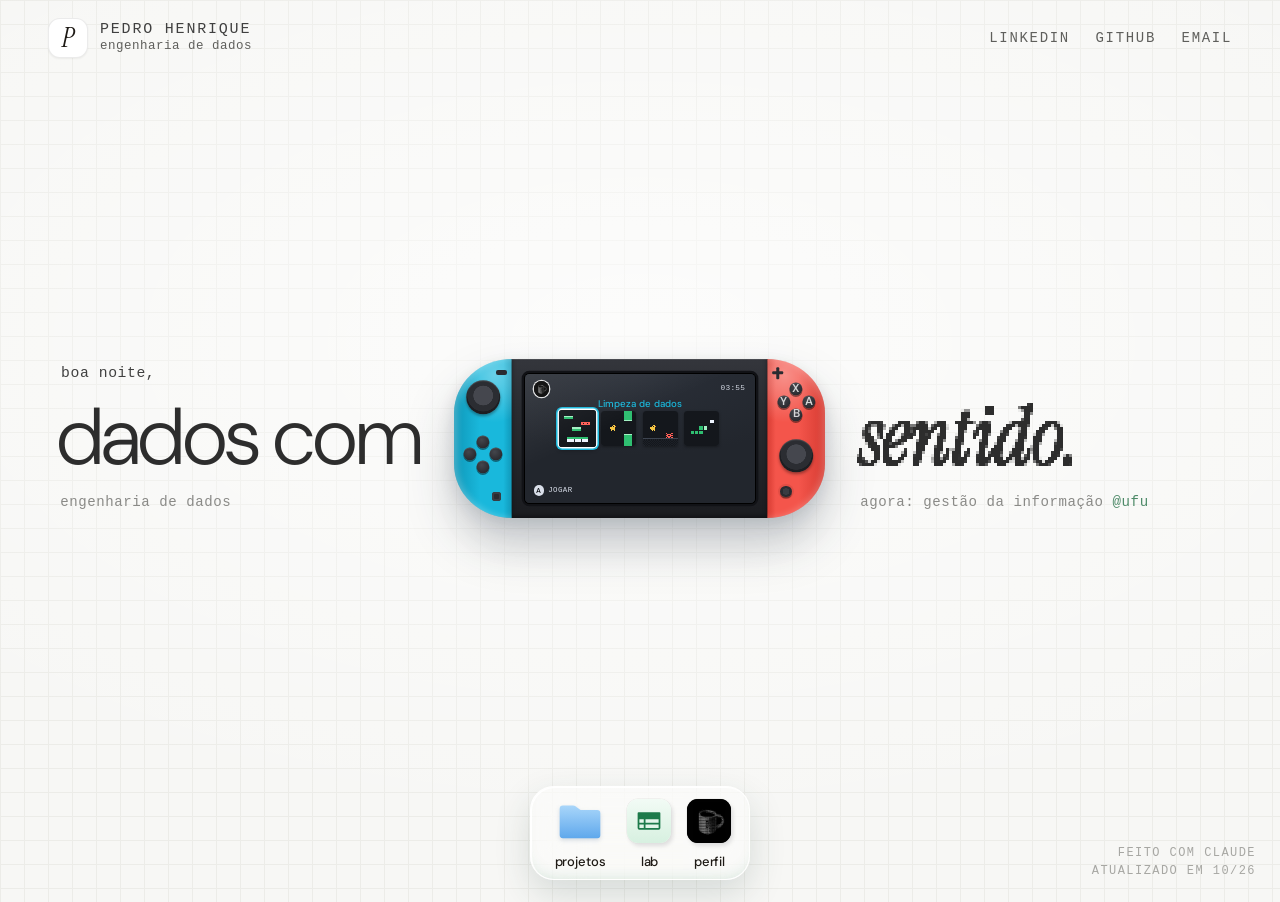
==== portfolio-site-v2/index.html @ 0088abfe "Adiciona menu de jogos ao console da versão 2 A tela do console abre num menu no estilo da tela inic" ====
<!doctype html>
<html lang="pt-BR">
<head>
  <meta charset="utf-8">
  <meta name="viewport" content="width=device-width, initial-scale=1, viewport-fit=cover">
  <title>Pedro Henrique | Engenharia de Dados</title>
  <meta name="description" content="Pedro Henrique, estudante de Gestão da Informação na UFU. Pipelines ETL, bancos de dados e dashboards.">
  <meta name="theme-color" content="#f7f7f5">
  <meta property="og:type" content="website">
  <meta property="og:title" content="Pedro Henrique | Engenharia de Dados">
  <meta property="og:description" content="Pipelines ETL, bancos de dados e dashboards. Estudante de Gestão da Informação na UFU.">
  <link rel="icon" href="favicon.svg" type="image/svg+xml">
  <link rel="preload" href="assets/fonts/dm-sans-300-600.woff2" as="font" type="font/woff2" crossorigin>
  <link rel="stylesheet" href="assets/css/style.css">
  <script>document.documentElement.classList.add("js");</script>
  <script src="assets/js/icons.js" defer></script>
  <script src="assets/js/data.js" defer></script>
  <script src="assets/js/main.js" defer></script>
</head>
<body>
  <!-- Filtro que "pixeliza" os títulos em serifa (mesma técnica do site de referência). -->
  <svg class="defs" width="0" height="0" aria-hidden="true" focusable="false">
    <filter id="pixelate" x="0" y="0" width="100%" height="100%" color-interpolation-filters="sRGB">
      <feMorphology in="SourceGraphic" operator="dilate" radius="0.6" result="fat"/>
      <feFlood x="1" y="1" width="1" height="1"/>
      <feComposite width="3" height="3"/>
      <feTile result="dots"/>
      <feComposite in="fat" in2="dots" operator="in"/>
      <feMorphology operator="dilate" radius="1"/>
    </filter>
    <filter id="pixelate-sm" x="0" y="0" width="100%" height="100%" color-interpolation-filters="sRGB">
      <feMorphology in="SourceGraphic" operator="dilate" radius="0.45" result="fat"/>
      <feFlood x="1" y="1" width="1" height="1"/>
      <feComposite width="2" height="2"/>
      <feTile result="dots"/>
      <feComposite in="fat" in2="dots" operator="in"/>
      <feMorphology operator="dilate" radius="0.7"/>
    </filter>
  </svg>

  <a class="skip" href="#painel">Pular para o conteúdo</a>

  <header class="top-nav">
    <a class="nav-left" href="#" data-go="inicio" aria-label="Pedro Henrique, voltar ao início">
      <span class="nav-logo" aria-hidden="true">P</span>
      <span class="nav-identity">
        <span class="nav-name" data-name>Pedro Henrique</span>
        <span class="nav-role" data-role>engenharia de dados</span>
      </span>
    </a>
    <nav class="nav-right" aria-label="Contato" data-nav-links></nav>
  </header>

  <main class="main" id="painel">
    <!-- Início -->
    <section class="panel" id="panel-inicio" data-panel="inicio" aria-label="Início">
      <div class="poster">
        <div class="poster-side poster-left">
          <p class="poster-hello" data-greeting>olá,</p>
          <p class="poster-big poster-big--sans" data-poster-left>dados com</p>
          <p class="poster-sub" data-poster-sub-left>engenharia de dados</p>
        </div>

        <div class="toy" data-toy>
          <div class="toy-float">
            <div class="console" data-console>
              <div class="joycon joycon--left" role="group" aria-label="Controle esquerdo">
                <button class="jc-btn jc-minus" type="button" data-btn="minus" aria-label="Botão menos: voltar ao menu"></button>
                <span class="jc-stick jc-stick--left" aria-hidden="true"></span>
                <div class="jc-pad">
                  <button class="jc-round jc-n" type="button" data-btn="up" aria-label="Direcional para cima"></button>
                  <button class="jc-round jc-w" type="button" data-btn="left" aria-label="Direcional para a esquerda"></button>
                  <button class="jc-round jc-e" type="button" data-btn="right" aria-label="Direcional para a direita"></button>
                  <button class="jc-round jc-s" type="button" data-btn="down" aria-label="Direcional para baixo"></button>
                </div>
                <span class="jc-capture" aria-hidden="true"></span>
              </div>

              <div class="console-body">
                <div class="console-screen" data-screen-wrap>
                  <canvas width="96" height="54" data-screen aria-hidden="true"></canvas>
                  <div class="scr-menu" data-menu>
                    <div class="scr-top">
                      <span class="scr-user"><img src="assets/img/avatar.webp" alt="" width="40" height="40"></span>
                      <span class="scr-clock" data-scr-clock>--:--</span>
                    </div>
                    <p class="scr-name" data-menu-name></p>
                    <div class="scr-tiles" role="group" aria-label="Escolha um jogo" data-tiles></div>
                    <p class="scr-hint"><span class="btn-glyph" aria-hidden="true">A</span>jogar<span class="scr-best" data-menu-best></span></p>
                  </div>
                  <div class="scr-hud" data-hud hidden>
                    <span data-hud-name></span>
                    <span data-hud-score></span>
                  </div>
                  <div class="scr-card" data-card hidden aria-live="polite">
                    <p class="scr-card-title" data-card-title></p>
                    <p class="scr-card-text" data-card-text></p>
                    <p class="scr-card-hint" data-card-hint></p>
                  </div>
                </div>
              </div>

              <div class="joycon joycon--right" role="group" aria-label="Controle direito">
                <button class="jc-btn jc-plus" type="button" data-btn="plus" aria-label="Botão mais: jogar"></button>
                <div class="jc-pad">
                  <button class="jc-round jc-n" type="button" data-btn="x" aria-label="Botão X"><span aria-hidden="true">X</span></button>
                  <button class="jc-round jc-w" type="button" data-btn="y" aria-label="Botão Y"><span aria-hidden="true">Y</span></button>
                  <button class="jc-round jc-e" type="button" data-btn="a" aria-label="Botão A: jogar ou pular"><span aria-hidden="true">A</span></button>
                  <button class="jc-round jc-s" type="button" data-btn="b" aria-label="Botão B: voltar ao menu"><span aria-hidden="true">B</span></button>
                </div>
                <span class="jc-stick jc-stick--right" aria-hidden="true"></span>
                <button class="jc-home" type="button" data-btn="home" aria-label="Início: voltar ao menu de jogos"></button>
              </div>
            </div>
          </div>
        </div>

        <div class="poster-side poster-right">
          <p class="poster-hello poster-hello--spacer" aria-hidden="true">&nbsp;</p>
          <p class="poster-big poster-big--serif" data-poster-right>sentido.</p>
          <p class="poster-sub" data-poster-sub-right></p>
        </div>
        <p class="poster-sub poster-sub--merged" data-poster-sub-merged></p>
      </div>
    </section>

    <!-- Projetos -->
    <section class="panel" id="panel-projetos" data-panel="projetos" aria-labelledby="projetos-title" hidden>
      <h1 class="sr-only" id="projetos-title">Projetos</h1>
      <div class="works-grid" data-works></div>
    </section>

    <!-- Laboratório -->
    <section class="panel" id="panel-lab" data-panel="lab" aria-labelledby="lab-title" hidden>
      <div class="lab">
        <h1 class="lab-title pixel-title" id="lab-title"><span data-lab-title></span><span class="lab-dots" aria-hidden="true"><i>.</i><i>.</i><i>.</i></span></h1>
        <p class="lab-sub" data-lab-sub></p>
        <div class="lab-grid" data-lab-grid></div>

        <section class="board" aria-labelledby="board-title">
          <h2 class="board-title" id="board-title" data-board-title></h2>
          <div class="board-desk" data-board>
            <div class="board-sheet">
              <div class="board-sheet-head"><span>adesivos.png</span><button class="board-reset" type="button" data-board-reset>limpar</button></div>
              <div class="board-stickers" data-stickers></div>
              <p class="board-hint">Arraste um adesivo para o papel, ou toque nele.</p>
            </div>
            <div class="board-paper" data-paper>
              <span class="tape" aria-hidden="true"></span>
              <p class="paper-head">para fazer:</p>
              <ul class="paper-todo" data-todo></ul>
            </div>
          </div>
        </section>
      </div>
    </section>

    <!-- Perfil -->
    <section class="panel" id="panel-perfil" data-panel="perfil" aria-labelledby="perfil-title" hidden>
      <div class="profile">
        <div class="prints" data-prints></div>
        <div class="profile-col">
          <h1 class="profile-heading pixel-title" id="perfil-title" data-profile-heading>Sobre mim</h1>
          <div data-profile-body></div>
          <div class="facts" data-facts></div>
          <div class="txt-card links-card">
            <span class="txt-name">links.txt</span>
            <ul class="links-list" data-profile-links></ul>
          </div>
        </div>
      </div>
    </section>
  </main>

  <nav class="dock" aria-label="Seções">
    <div class="dock-inner">
      <button class="dock-item" type="button" data-go="projetos" aria-controls="panel-projetos">
        <span class="dock-icon dock-icon--folder" data-icon-folder aria-hidden="true"></span>
        <span class="dock-label">projetos</span>
      </button>
      <button class="dock-item" type="button" data-go="lab" aria-controls="panel-lab">
        <span class="dock-icon dock-icon--lab" data-icon-lab aria-hidden="true"></span>
        <span class="dock-label">lab</span>
      </button>
      <button class="dock-item" type="button" data-go="perfil" aria-controls="panel-perfil">
        <span class="dock-icon dock-icon--profile" aria-hidden="true"><img src="assets/img/avatar.webp" alt="" width="54" height="54"></span>
        <span class="dock-label">perfil</span>
      </button>
    </div>
  </nav>

  <p class="colophon" aria-hidden="true">feito com claude<br>atualizado em <span data-updated>10/26</span></p>

  <div class="case" data-case role="dialog" aria-modal="true" aria-labelledby="case-title" hidden>
    <div class="case-backdrop" data-close-case></div>
    <article class="case-window" data-case-window></article>
  </div>
</body>
</html>
---- portfolio-site-v2/assets/css/style.css ----
/* Fontes hospedadas no próprio site (subconjunto latino). */
@font-face { font-family: "DM Sans"; src: url("../fonts/dm-sans-300-600.woff2") format("woff2"); font-weight: 300 600; font-style: normal; font-display: swap; }
@font-face { font-family: "DM Mono"; src: url("../fonts/dm-mono-300.woff2") format("woff2"); font-weight: 300; font-style: normal; font-display: swap; }
@font-face { font-family: "DM Mono"; src: url("../fonts/dm-mono-400.woff2") format("woff2"); font-weight: 400; font-style: normal; font-display: swap; }
@font-face { font-family: "DM Mono"; src: url("../fonts/dm-mono-500.woff2") format("woff2"); font-weight: 500; font-style: normal; font-display: swap; }
@font-face { font-family: "Instrument Serif"; src: url("../fonts/instrument-serif-italic-latin.woff2") format("woff2"); font-weight: 400; font-style: italic; font-display: swap; }

:root {
  --bg: #f7f7f5;
  --grid: #ececE8;
  --surface: #ffffff;
  --ink: #1e1a15;
  --label: #2d2d2d;
  --text: #404040;
  --muted: #5f5f5c;
  --faint: #8a8a87;
  --line: rgb(0 0 0 / 0.08);

  /* Único acento: verde de planilha. */
  --accent: #1d7a4a;
  --accent-soft: #3f8f63;
  --live: #22c55e;

  /* Console: Joy-Cons e tela do minijogo. */
  --jc-left: #19b8dc;
  --jc-left-dark: #0f97b8;
  --jc-right: #f4554b;
  --jc-right-dark: #d63b32;
  --console: #2a2c31;
  --console-dark: #1b1c20;
  --scr-bg: #14171c;
  --scr-dot: #262b33;
  --scr-bar: #2fbf71;
  --scr-bar-top: #a3f2c4;
  --scr-block: #eef4ff;
  --scr-ground: #3d4450;
  --scr-floor: #1c2027;
  --scr-duck: #f6c744;
  --scr-beak: #f08c2a;
  --scr-bad: #ff5f57;
  --scr-sel: #19b8dc;
  --scr-panel: #22262d;
  --scr-text: #eef4ff;

  --sans: "DM Sans", ui-sans-serif, system-ui, -apple-system, "Segoe UI", sans-serif;
  --mono: "DM Mono", ui-monospace, SFMono-Regular, Menlo, monospace;
  --serif: "Instrument Serif", ui-serif, Georgia, serif;

  --ease: cubic-bezier(0.22, 1, 0.36, 1);
  --pb: clamp(44px, 6.3vw, 100px);
  --toy-w: clamp(280px, 29vw, 430px);

  /* Cantos: cartões 18px, janelas 12px, mídia 10px, controles em pílula. */
  --r-card: 18px;
  --r-window: 12px;
  --r-media: 10px;

  /* Camadas */
  --z-colophon: 5;
  --z-dock: 30;
  --z-case: 40;
  --z-drag: 60;
}

*, *::before, *::after { box-sizing: border-box; }
html { -webkit-text-size-adjust: 100%; }
html.locked { overflow: hidden; }
body {
  margin: 0; min-height: 100svh; color: var(--text); font-family: var(--sans); font-size: 16px; line-height: 1.5;
  background-color: var(--bg);
  background-image:
    radial-gradient(120% 90% at 50% 38%, rgb(255 255 255 / 0.65), rgb(255 255 255 / 0) 62%),
    linear-gradient(var(--grid) 1px, transparent 1px),
    linear-gradient(90deg, var(--grid) 1px, transparent 1px);
  background-size: 100% 100%, 24px 24px, 24px 24px;
  background-attachment: fixed, scroll, scroll;
  -webkit-font-smoothing: antialiased;
}
img { display: block; max-width: 100%; height: auto; }
a { color: inherit; text-decoration: none; }
button { font: inherit; color: inherit; background: none; border: 0; padding: 0; cursor: pointer; }
p { text-wrap: pretty; }
:focus-visible { outline: 2px solid var(--accent); outline-offset: 3px; border-radius: 4px; }
::selection { background: #cfe8d9; color: var(--ink); }
.defs { position: absolute; width: 0; height: 0; overflow: hidden; }
.sr-only { position: absolute; width: 1px; height: 1px; margin: -1px; padding: 0; overflow: hidden; clip: rect(0 0 0 0); white-space: nowrap; border: 0; }
.skip { position: fixed; left: 16px; top: -60px; z-index: 100; padding: 10px 16px; border-radius: 999px; background: var(--ink); color: #fff; font-size: 14px; transition: top 0.2s; }
.skip:focus { top: 16px; }
.pixel-title { filter: url(#pixelate-sm); }

/* ---------- Barra de topo ---------- */
.top-nav { display: flex; align-items: center; justify-content: space-between; gap: 16px; padding: 18px clamp(20px, 5vw, 48px); }
@media (min-width: 1440px) { .top-nav { padding: 24px 64px; } }
.nav-left { display: inline-flex; align-items: center; gap: 12px; }
.nav-logo {
  display: grid; place-items: center; width: 40px; height: 40px; flex-shrink: 0; border-radius: 12px;
  background: var(--surface); border: 1px solid var(--line); box-shadow: 0 1px 2px rgb(30 26 21 / 0.06);
  font-family: var(--serif); font-style: italic; font-size: 26px; line-height: 1; color: var(--ink);
  transition: transform 0.4s var(--ease);
}
.nav-left:hover .nav-logo { transform: rotate(-8deg); }
.nav-identity { display: flex; flex-direction: column; gap: 2px; }
.nav-name { font-family: var(--mono); font-size: 15px; font-weight: 500; letter-spacing: 0.12em; text-transform: uppercase; color: var(--text); line-height: 1.1; }
.nav-role { font-family: var(--mono); font-size: 12.5px; letter-spacing: 0.04em; color: var(--muted); line-height: 1.1; }
.nav-right { display: none; align-items: center; gap: clamp(16px, 2vw, 28px); }
@media (min-width: 760px) { .nav-right { display: flex; } }
.nav-link { font-family: var(--mono); font-size: 14px; letter-spacing: 0.12em; text-transform: uppercase; color: var(--muted); transition: color 0.15s; }
.nav-link:hover { color: var(--accent); }

/* ---------- Painéis ---------- */
.main { display: block; }
.panel { width: 100%; padding: clamp(8px, 2vh, 24px) clamp(16px, 4vw, 48px) 168px; }
.panel[hidden] { display: none; }
.panel.enter { animation: panel-in 0.4s var(--ease) both; }
@keyframes panel-in { from { opacity: 0; transform: translateY(10px); } }

/* ---------- Pôster (início) ---------- */
#panel-inicio { padding-bottom: 0; }
.poster {
  min-height: calc(100svh - 92px); padding-bottom: 120px;
  display: grid; grid-template-columns: 1fr auto 1fr; align-items: center; column-gap: clamp(20px, 2.6vw, 44px);
}
.poster-side { display: flex; flex-direction: column; width: max-content; }
.poster-left { justify-self: end; }
.poster-right { justify-self: start; }
.poster p { margin: 0; white-space: nowrap; }
.poster-hello { font-family: var(--mono); font-size: clamp(14px, 1.15vw, 18px); letter-spacing: 0.04em; color: var(--text); line-height: 20px; margin-bottom: 14px !important; align-self: flex-start; padding-left: 0.3em; }
.poster-big { font-size: var(--pb); line-height: 1; color: var(--label); }
.poster-big--sans { font-weight: 300; letter-spacing: -0.02em; }
.poster-big--serif { font-family: var(--serif); font-style: italic; font-weight: 400; letter-spacing: -0.01em; padding-right: 0.08em; filter: url(#pixelate); }
.poster-sub { margin-top: 14px !important; font-family: var(--mono); font-weight: 300; font-size: clamp(13px, 1.1vw, 17px); letter-spacing: 0.04em; color: var(--faint); align-self: flex-start; padding-left: 0.25em; }
.poster-right .poster-sub { padding-left: 0.1em; }
.poster-sub--merged { display: none; }
.handle { color: #4d8a68; transition: color 0.15s; }
.handle:hover { color: var(--accent); }

.js .poster-hello, .js .poster-big, .js .poster-sub { animation: rise 0.5s var(--ease) both; }
.js .poster-big { animation-delay: 0.15s; }
.js .poster-sub { animation-delay: 0.55s; }
@keyframes rise { from { opacity: 0; transform: translateY(10px); } }

@media (max-width: 899px) {
  .poster { grid-template-columns: 1fr; justify-items: center; row-gap: 0; padding: 12px 0 140px; min-height: calc(100svh - 76px); align-content: center; }
  .poster-side { display: contents; }
  .poster-hello { order: 1; align-self: center !important; padding: 0; }
  .poster-big--sans { order: 2; }
  .toy { order: 3; margin: 26px 0 22px; }
  .poster-big--serif { order: 4; }
  .poster-hello--spacer, .poster-left .poster-sub, .poster-right .poster-sub { display: none; }
  .poster-sub--merged { display: block; order: 5; text-align: center; align-self: center !important; white-space: normal !important; padding: 0 16px; }
  :root { --pb: clamp(44px, 14vw, 72px); --toy-w: min(100%, 400px); }
  .toy { width: min(calc(100vw - 32px), 400px); }
}

/* ---------- Console (estilo Switch, sem marca) ---------- */
.toy { position: relative; width: var(--toy-w); aspect-ratio: 2.34; container-type: inline-size; }
.toy-float { position: absolute; inset: 0; }
.js .toy-float { animation: float 6s ease-in-out infinite; }
@keyframes float { 0%, 100% { transform: translateY(0) rotate(-0.6deg); } 50% { transform: translateY(-6px) rotate(0.4deg); } }
.console {
  position: relative; width: 100%; height: 100%;
  display: grid; grid-template-columns: 15.6% minmax(0, 1fr) 15.6%;
  filter: drop-shadow(0 26px 24px rgb(20 30 50 / 0.22)) drop-shadow(0 6px 8px rgb(20 30 50 / 0.12));
}

.joycon { position: relative; height: 100%; }
.joycon--left {
  border-radius: 100% 0 0 100% / 34% 0 0 34%;
  background:
    radial-gradient(120% 50% at 70% 10%, rgb(255 255 255 / 0.35), rgb(255 255 255 / 0) 60%),
    linear-gradient(90deg, var(--jc-left-dark), var(--jc-left) 45%, var(--jc-left) 85%, var(--jc-left-dark));
  box-shadow: inset 3px 0 6px rgb(255 255 255 / 0.25), inset -1px 0 0 rgb(0 0 0 / 0.35);
}
.joycon--right {
  border-radius: 0 100% 100% 0 / 0 34% 34% 0;
  background:
    radial-gradient(120% 50% at 30% 10%, rgb(255 255 255 / 0.35), rgb(255 255 255 / 0) 60%),
    linear-gradient(90deg, var(--jc-right-dark), var(--jc-right) 15%, var(--jc-right) 55%, var(--jc-right-dark));
  box-shadow: inset -3px 0 6px rgb(255 255 255 / 0.2), inset 1px 0 0 rgb(0 0 0 / 0.35);
}

.jc-stick {
  position: absolute; left: 50%; width: 58%; aspect-ratio: 1; transform: translate(-50%, -50%); border-radius: 50%;
  background: radial-gradient(circle at 50% 45%, #45474e 0 38%, #2b2d32 40% 62%, #1d1e22 64%);
  box-shadow: 0 2px 3px rgb(0 0 0 / 0.35), inset 0 1px 1px rgb(255 255 255 / 0.15);
  transition: transform 0.25s var(--ease);
}
.jc-stick--left { top: 24%; }
.jc-stick--right { top: 61%; }
.console:hover .jc-stick--left { transform: translate(-46%, -52%); }
.console:hover .jc-stick--right { transform: translate(-54%, -48%); }

.jc-pad { position: absolute; left: 50%; width: 66%; aspect-ratio: 1; transform: translate(-50%, -50%); }
.joycon--left .jc-pad { top: 60%; }
.joycon--right .jc-pad { top: 27%; }
.jc-round {
  position: absolute; width: 34%; aspect-ratio: 1; border-radius: 50%; transform: translate(-50%, -50%);
  display: grid; place-items: center; background: radial-gradient(circle at 40% 35%, #44464c, #2a2b30 70%);
  box-shadow: 0 1.5px 0 rgb(0 0 0 / 0.45), inset 0 1px 0 rgb(255 255 255 / 0.12);
  font-family: var(--sans); font-weight: 600; font-size: 3.1cqw; line-height: 1; color: rgb(255 255 255 / 0.78);
  transition: transform 0.08s, box-shadow 0.08s;
}
.jc-n { left: 50%; top: 17%; }
.jc-s { left: 50%; top: 83%; }
.jc-w { left: 17%; top: 50%; }
.jc-e { left: 83%; top: 50%; }
.jc-round:active { transform: translate(-50%, -50%) scale(0.88); box-shadow: 0 0 0 rgb(0 0 0 / 0.45), inset 0 1px 2px rgb(0 0 0 / 0.4); }
.jc-btn, .jc-home { position: absolute; transition: transform 0.08s; }
.jc-minus { left: 72%; top: 7%; width: 20%; height: 3.4%; border-radius: 2px; background: #2a2b30; }
.jc-plus { left: 8%; top: 5.2%; width: 20%; aspect-ratio: 1; background: transparent; }
.jc-plus::before, .jc-plus::after { content: ""; position: absolute; left: 50%; top: 50%; background: #2a2b30; border-radius: 1px; transform: translate(-50%, -50%); }
.jc-plus::before { width: 100%; height: 30%; }
.jc-plus::after { width: 30%; height: 100%; }
.jc-capture { position: absolute; left: 66%; top: 84%; width: 15%; aspect-ratio: 1; border-radius: 3px; background: #2a2b30; box-shadow: inset 0 0 0 2px #3a3c42; }
.jc-home {
  left: 22%; top: 80%; width: 20%; aspect-ratio: 1; border-radius: 50%;
  background: radial-gradient(circle, #3a3c42 0 40%, #2a2b30 42%); box-shadow: 0 1.5px 0 rgb(0 0 0 / 0.4), 0 0 0 2px rgb(0 0 0 / 0.08);
}
.jc-btn:active, .jc-home:active { transform: scale(0.88); }
.jc-round:focus-visible, .jc-home:focus-visible, .jc-btn:focus-visible { outline: 2px solid #fff; outline-offset: 2px; }

.console-body {
  position: relative; display: grid; place-items: center; padding: 0 5%;
  background: linear-gradient(180deg, #34363c, var(--console) 30%, var(--console-dark));
  box-shadow: inset 0 1px 0 rgb(255 255 255 / 0.12), inset 0 -2px 4px rgb(0 0 0 / 0.4);
}
.console-screen {
  position: relative; width: 100%; aspect-ratio: 16 / 9; max-height: 82%; overflow: hidden;
  border-radius: 1.2cqw; background: var(--scr-bg);
  box-shadow: 0 0 0 1px #000, 0 0 0 0.9cqw #111216, inset 0 0 18px rgb(0 0 0 / 0.5);
}
.console-screen canvas { display: block; width: 100%; height: 100%; image-rendering: pixelated; cursor: pointer; }
.console-screen::after { content: ""; position: absolute; inset: 0; pointer-events: none; background: linear-gradient(155deg, rgb(255 255 255 / 0.1), rgb(255 255 255 / 0) 40%); }
.toy p { white-space: normal; }
.btn-glyph {
  display: inline-grid; place-items: center; width: 1.5em; aspect-ratio: 1; border-radius: 50%;
  background: var(--scr-text); color: var(--scr-bg); font-family: var(--sans); font-weight: 600; font-size: 0.95em; line-height: 1;
}

/* Tela inicial de jogos */
.scr-menu {
  position: absolute; inset: 0; display: flex; flex-direction: column; align-items: center; padding: 3.2% 4% 3%;
  background: radial-gradient(120% 90% at 50% 0%, #2a2f38, var(--scr-panel) 70%);
  font-family: var(--mono); color: var(--scr-text);
}
.scr-menu[hidden] { display: none; }
.scr-top { align-self: stretch; display: flex; align-items: center; justify-content: space-between; }
.scr-user { width: 4.2cqw; aspect-ratio: 1; border-radius: 50%; overflow: hidden; box-shadow: 0 0 0 0.35cqw rgb(255 255 255 / 0.85); background: #000; }
.scr-user img { width: 100%; height: 100%; object-fit: cover; }
.scr-clock { font-size: 2.1cqw; letter-spacing: 0.04em; font-variant-numeric: tabular-nums; opacity: 0.85; }
.scr-name { margin: auto 0 1cqw; font-family: var(--sans); font-weight: 500; font-size: 2.6cqw; color: var(--scr-sel); }
.scr-tiles { display: flex; gap: 1.8cqw; margin-bottom: auto; }
.scr-tile {
  position: relative; width: 9.4cqw; aspect-ratio: 1; border-radius: 0.8cqw; overflow: hidden;
  background: #2f3540; box-shadow: 0 0.3cqw 0.8cqw rgb(0 0 0 / 0.35); transition: transform 0.15s var(--ease);
}
.scr-tile canvas { width: 100%; height: 100%; image-rendering: pixelated; display: block; }
.scr-tile.sel { transform: scale(1.06); box-shadow: 0 0 0 0.35cqw #fff, 0 0 0 0.75cqw var(--scr-sel), 0 0.6cqw 1.2cqw rgb(0 0 0 / 0.4); }
.js .scr-tile.sel { animation: sel-pulse 1.4s ease-in-out infinite; }
@keyframes sel-pulse { 50% { box-shadow: 0 0 0 0.35cqw #fff, 0 0 0 0.75cqw #7fe0f4, 0 0.6cqw 1.2cqw rgb(0 0 0 / 0.4); } }
.scr-tile:focus-visible { outline: 0.4cqw solid #fff; outline-offset: 0.6cqw; }
.scr-hint { margin: 1.2cqw 0 0; align-self: stretch; display: flex; align-items: center; gap: 0.5em; font-size: 2cqw; letter-spacing: 0.06em; text-transform: uppercase; opacity: 0.9; }
.scr-best { margin-left: auto; opacity: 0.7; font-variant-numeric: tabular-nums; }

/* Placar e cartões durante o jogo */
.scr-hud {
  position: absolute; left: 3.5%; right: 3.5%; top: 4%; display: flex; justify-content: space-between; gap: 1em; pointer-events: none;
  font-family: var(--mono); font-weight: 500; font-size: 2cqw; letter-spacing: 0.06em; text-transform: uppercase; color: rgb(238 244 255 / 0.88);
  font-variant-numeric: tabular-nums;
}
.scr-hud[hidden] { display: none; }
.scr-card {
  position: absolute; left: 50%; top: 52%; transform: translate(-50%, -50%); width: 74%; padding: 2.4cqw 2.6cqw; border-radius: 1.2cqw; cursor: pointer;
  background: rgb(20 23 28 / 0.88); box-shadow: 0 0 0 1px rgb(255 255 255 / 0.12); text-align: center; color: var(--scr-text);
  backdrop-filter: blur(2px); -webkit-backdrop-filter: blur(2px);
}
.scr-card[hidden] { display: none; }
.scr-card p { margin: 0; }
.scr-card-title { font-family: var(--sans); font-weight: 600; font-size: 3.1cqw; line-height: 1.15; }
.scr-card-text { margin-top: 0.8cqw !important; font-family: var(--sans); font-size: 2.1cqw; line-height: 1.35; opacity: 0.85; }
.scr-card-hint { margin-top: 1.4cqw !important; display: flex; justify-content: center; align-items: center; gap: 0.45em; font-family: var(--mono); font-size: 1.85cqw; letter-spacing: 0.06em; text-transform: uppercase; opacity: 0.9; }

/* ---------- Dock ---------- */
.dock { position: fixed; left: 0; right: 0; bottom: max(20px, env(safe-area-inset-bottom)); z-index: var(--z-dock); display: flex; justify-content: center; pointer-events: none; }
.dock-inner {
  pointer-events: auto; display: flex; align-items: flex-end; gap: 16px; padding: 9px 18px 7px;
  border-radius: 24px; border: 1px solid rgb(255 255 255 / 0.85);
  background: rgb(255 255 255 / 0.42);
  backdrop-filter: blur(26px) saturate(170%); -webkit-backdrop-filter: blur(26px) saturate(170%);
  box-shadow: inset 1px 1px 0 rgb(255 255 255 / 0.95), inset 0 -10px 18px -14px rgb(29 122 74 / 0.25), 0 14px 36px rgb(40 70 60 / 0.16);
}
@supports not ((backdrop-filter: blur(1px)) or (-webkit-backdrop-filter: blur(1px))) { .dock-inner { background: rgb(255 255 255 / 0.94); } }
.dock-item { display: flex; flex-direction: column; align-items: center; gap: 5px; -webkit-tap-highlight-color: transparent; }
.dock-icon { display: grid; place-items: center; width: 50px; height: 50px; transition: transform 0.18s var(--ease); }
.dock-item:hover .dock-icon { transform: translateY(-3px); }
.dock-item:active .dock-icon { transform: translateY(0) scale(0.94); }
.dock-item.bounce .dock-icon { animation: bounce 0.7s var(--ease); }
@keyframes bounce { 0% { transform: translateY(0); } 35% { transform: translateY(-12px); } 65% { transform: translateY(0); } 82% { transform: translateY(-4px); } 100% { transform: translateY(0); } }
.dock-icon svg { width: 100%; height: 100%; }
.dock-icon--folder { filter: drop-shadow(0 2px 2px rgb(40 80 130 / 0.18)); }
.dock-icon--lab, .dock-icon--profile { width: 44px; height: 44px; margin-bottom: 3px; border-radius: 11px; overflow: hidden; box-shadow: 2px 3px 4px #dedede, 0 0 0 0.5px rgb(0 0 0 / 0.08); }
.dock-icon--lab { background: linear-gradient(180deg, #f2fbf5, #d7f0e0); color: var(--accent); padding: 8px; }
.dock-icon--profile { background: #000; }
.dock-icon--profile img { width: 100%; height: 100%; object-fit: cover; }
.dock-label { padding: 0 6px; border-radius: 5px; font-size: 13px; font-weight: 500; line-height: 21px; letter-spacing: -0.01em; color: var(--ink); }
.dock-item[aria-current="page"] .dock-label { background: var(--accent); color: #fff; }

.colophon {
  position: fixed; right: 24px; bottom: 20px; z-index: var(--z-colophon); margin: 0; pointer-events: none;
  font-family: var(--mono); font-size: 12px; line-height: 1.5; letter-spacing: 0.12em; text-transform: uppercase; text-align: right; color: #a7a7a3;
}
@media (max-width: 899px) { .colophon { display: none; } }
body:not([data-view="inicio"]) .colophon { display: none; }

/* ---------- Projetos ---------- */
.works-grid { display: grid; grid-template-columns: repeat(2, minmax(0, 1fr)); gap: 24px; width: 100%; max-width: 1180px; margin: clamp(8px, 3vh, 32px) auto 0; }
@media (max-width: 760px) { .works-grid { grid-template-columns: 1fr; gap: 16px; } }
.work-card {
  position: relative; display: flex; flex-direction: column; padding: 8px; border-radius: calc(var(--r-card) + 4px);
  background: rgb(255 255 255 / 0.78); box-shadow: 0 1px 8px rgb(0 0 0 / 0.05), 0 0 0 1px rgb(0 0 0 / 0.03);
  transition: transform 0.25s var(--ease), box-shadow 0.25s;
}
.work-card:hover { transform: translateY(-4px); box-shadow: 0 8px 24px rgb(0 0 0 / 0.09), 0 0 0 1px rgb(0 0 0 / 0.04); }
.work-card:active { transform: translateY(-2px) scale(0.995); }
.work-card:focus-visible { outline-offset: 4px; border-radius: calc(var(--r-card) + 4px); }
.panel.dealing .work-card { animation: deal 0.85s var(--ease) both; animation-delay: calc(var(--i) * 70ms); }
@keyframes deal {
  0% { opacity: 0; transform: translate(var(--dx), var(--dy)) rotate(var(--rot)) scale(0.82); }
  35% { opacity: 1; }
  100% { opacity: 1; transform: none; }
}
.work-preview { position: relative; aspect-ratio: 16 / 9; border-radius: var(--r-media); overflow: hidden; background: #eeeeec; }
.work-preview img { width: 100%; height: 100%; object-fit: cover; transition: transform 0.6s var(--ease); }
.work-card:hover .work-preview img { transform: scale(1.03); }
.work-stats {
  position: absolute; inset: 0; display: grid; grid-template-columns: repeat(3, 1fr); align-items: center; gap: 4%; padding: 0 7%;
  background: radial-gradient(90% 120% at 50% 0%, #ffffff, #eef6f1 70%), #eef6f1;
}
.stat { padding: 16% 10%; border-radius: 12px; background: #fff; box-shadow: 0 1px 2px rgb(0 0 0 / 0.05), 0 0 0 1px rgb(0 0 0 / 0.04); }
.stat-value { display: block; font-family: var(--mono); font-weight: 500; font-size: clamp(15px, 1.8vw, 28px); line-height: 1.1; letter-spacing: -0.03em; white-space: nowrap; color: var(--ink); font-variant-numeric: tabular-nums; }
.stat-label { display: block; margin-top: 8px; font-family: var(--mono); font-size: clamp(10px, 0.9vw, 13px); line-height: 1.2; color: var(--muted); }
.work-meta { display: flex; flex-direction: column; gap: 12px; padding: 18px 14px 14px; }
.work-meta-row { display: flex; align-items: center; justify-content: space-between; gap: 8px; }
.work-company { font-size: 15px; font-weight: 500; letter-spacing: -0.01em; color: var(--ink); }
.badge {
  display: inline-flex; align-items: center; gap: 7px; padding: 4px 11px; border-radius: 999px;
  border: 0.5px solid #e4e4e2; background: #fff; white-space: nowrap;
  font-family: var(--mono); font-size: 12px; letter-spacing: 0.08em; text-transform: uppercase; color: var(--muted);
}
.badge-dot { width: 6px; height: 6px; border-radius: 50%; background: var(--live); box-shadow: 0 0 0 0 rgb(34 197 94 / 0.5); animation: glow 2.8s ease-in-out infinite; }
@keyframes glow { 0%, 100% { box-shadow: 0 0 0 0 rgb(34 197 94 / 0.45); } 50% { box-shadow: 0 0 0 4px rgb(34 197 94 / 0); } }
.work-title { margin: 0; font-family: var(--serif); font-style: italic; font-weight: 400; font-size: clamp(26px, 2.6vw, 38px); line-height: 1.1; color: var(--ink); }

/* ---------- Janela de estudo de caso ---------- */
.case { position: fixed; inset: 0; z-index: var(--z-case); display: flex; justify-content: center; align-items: flex-end; }
.case[hidden] { display: none; }
.case-backdrop { position: absolute; inset: 0; background: rgb(247 247 245 / 0.55); backdrop-filter: blur(6px); -webkit-backdrop-filter: blur(6px); animation: fade 0.25s both; }
.case-window {
  position: relative; width: min(1000px, calc(100% - 24px)); height: calc(100svh - 28px); margin-top: 28px;
  display: flex; flex-direction: column; overflow: hidden;
  border-radius: var(--r-window) var(--r-window) 0 0; background: var(--surface);
  box-shadow: 0 0 0 1px rgb(0 0 0 / 0.08), 0 -10px 40px rgb(30 26 21 / 0.12);
  animation: sheet-up 0.5s var(--ease) both;
}
.case.closing .case-window { animation: sheet-down 0.35s cubic-bezier(0.65, 0, 0.35, 1) both; }
.case.closing .case-backdrop { animation: fade 0.3s reverse both; }
@keyframes sheet-up { from { transform: translateY(40px); opacity: 0; } }
@keyframes sheet-down { to { transform: translateY(60px); opacity: 0; } }
@keyframes fade { from { opacity: 0; } }
.window-bar {
  position: relative; flex-shrink: 0; display: flex; align-items: center; height: 34px; padding: 0 12px;
  background: linear-gradient(#ffffff, #f4f4f4 40%, #eaeaea); border-bottom: 1px solid #d9d9d9;
}
.window-dots { display: inline-flex; gap: 7px; }
.window-dot { width: 12px; height: 12px; border-radius: 50%; box-shadow: inset 0 0 0 0.5px rgb(0 0 0 / 0.2); }
.window-dot--red { background: #ff5f57; display: grid; place-items: center; }
.window-dot--yellow { background: #febc2e; }
.window-dot--green { background: #28c840; }
.window-dot--red svg { width: 8px; height: 8px; color: rgb(80 0 0 / 0.65); opacity: 0; transition: opacity 0.15s; }
.window-dot--red:hover svg, .window-dot--red:focus-visible svg { opacity: 1; }
.window-name { position: absolute; left: 50%; transform: translateX(-50%); font-family: var(--mono); font-size: 12px; color: var(--ink); opacity: 0.8; white-space: nowrap; }
.case-scroll { flex: 1; overflow-y: auto; overscroll-behavior: contain; }
.case-in { max-width: 760px; margin: 0 auto; padding: clamp(32px, 6vw, 64px) clamp(20px, 5vw, 40px) 96px; }
.case-company { margin: 0; font-family: var(--mono); font-size: 13px; letter-spacing: 0.08em; text-transform: uppercase; color: var(--muted); }
.case-title { margin: 12px 0 0; font-family: var(--serif); font-style: italic; font-weight: 400; font-size: clamp(40px, 6vw, 64px); line-height: 1.05; color: var(--ink); filter: url(#pixelate-sm); }
.case-title:focus { outline: none; }
.case-tagline { margin: 18px 0 0; font-size: clamp(17px, 1.8vw, 20px); font-weight: 300; line-height: 1.55; color: var(--text); }
.case-tags { display: flex; flex-wrap: wrap; gap: 6px; margin: 22px 0 0; padding: 0; list-style: none; }
.case-tags li { padding: 4px 10px; border-radius: 999px; border: 0.5px solid #e4e4e2; background: #fafaf9; font-family: var(--mono); font-size: 12px; color: var(--muted); }
.case-figure { margin: 40px 0 0; }
.case-figure img { width: 100%; border-radius: var(--r-media); border: 1px solid var(--line); background: #f3f3f1; }
.case-figure figcaption { margin-top: 10px; font-family: var(--mono); font-size: 12px; color: var(--faint); }
.case-phones { display: grid; grid-template-columns: repeat(3, minmax(0, 1fr)); gap: clamp(8px, 2vw, 20px); padding: clamp(14px, 4vw, 40px); border-radius: var(--r-media); background: #f3f6f4; }
.case-phones img { border-radius: clamp(10px, 2vw, 22px); border: 1px solid var(--line); background: #fff; }
.case-secs { margin-top: 48px; display: grid; gap: 32px; }
.case-sec h2 { margin: 0 0 8px; font-size: 19px; font-weight: 500; letter-spacing: -0.01em; color: var(--ink); }
.case-sec p { margin: 0; font-size: 17px; font-weight: 300; line-height: 1.65; color: var(--text); }
.case-actions { display: flex; flex-wrap: wrap; gap: 10px; margin-top: 48px; }
.btn { display: inline-flex; align-items: center; gap: 8px; height: 42px; padding: 0 20px; border-radius: 999px; font-size: 14px; font-weight: 500; white-space: nowrap; transition: transform 0.15s, background-color 0.2s, border-color 0.2s; }
.btn svg { width: 15px; height: 15px; }
.btn:active { transform: scale(0.98); }
.btn-accent { background: var(--accent); color: #fff; }
.btn-accent:hover { background: #17663d; }
.btn-ghost { border: 1px solid #dcdcd8; background: #fff; color: var(--ink); }
.btn-ghost:hover { border-color: #b9b9b4; }

/* ---------- Laboratório ---------- */
.lab { width: 100%; max-width: 1180px; margin: clamp(8px, 3vh, 32px) auto 0; }
.lab-title { margin: 0 0 12px; font-family: var(--serif); font-style: italic; font-weight: 400; font-size: clamp(38px, 4.4vw, 64px); line-height: 1.1; color: var(--label); }
.lab-dots i { font-style: inherit; opacity: 0; animation: dot 2.4s steps(1, end) infinite; }
.lab-dots i:nth-child(2) { animation-name: dot2; }
.lab-dots i:nth-child(3) { animation-name: dot3; }
@keyframes dot { 0%, 100% { opacity: 0; } 25%, 99% { opacity: 1; } }
@keyframes dot2 { 0%, 100% { opacity: 0; } 50%, 99% { opacity: 1; } }
@keyframes dot3 { 0%, 100% { opacity: 0; } 75%, 99% { opacity: 1; } }
.lab-sub { margin: 0 0 32px; max-width: 60ch; font-size: clamp(16px, 1.3vw, 19px); font-weight: 300; line-height: 1.6; color: var(--text); }
.lab-grid { display: grid; grid-template-columns: repeat(3, minmax(0, 1fr)); gap: 16px; align-items: start; }
@media (max-width: 1000px) { .lab-grid { grid-template-columns: repeat(2, minmax(0, 1fr)); } }
@media (max-width: 640px) { .lab-grid { grid-template-columns: 1fr; } }
.tile {
  display: block; border-radius: 10px; overflow: hidden; background: #fafafa; border: 1px solid rgb(0 0 0 / 0.08);
  box-shadow: inset 0 1px 0 #fffc, 0 6px 18px rgb(30 26 21 / 0.08), 0 1px 3px rgb(0 0 0 / 0.06);
  transition: transform 0.2s var(--ease), box-shadow 0.2s, border-color 0.2s;
}
.tile:hover { transform: translateY(-2px); border-color: rgb(0 0 0 / 0.14); box-shadow: inset 0 1px 0 #fffe, 0 10px 24px rgb(30 26 21 / 0.1), 0 1px 3px rgb(0 0 0 / 0.07); }
.tile.span-2 { grid-column: span 2; }
@media (max-width: 640px) { .tile.span-2 { grid-column: auto; } }
.tile-bar {
  position: relative; display: flex; align-items: center; height: 26px; padding: 0 9px;
  background: linear-gradient(#ffffff, #f7f7f7 30%, #ececec 55%, #e6e6e6); border-bottom: 1px solid #d5d5d5;
}
.tile-dots { display: inline-flex; gap: 5px; }
.tile-dots i { width: 9px; height: 9px; border-radius: 50%; background: rgb(0 0 0 / 0.09); box-shadow: inset 0 0 0 0.5px rgb(0 0 0 / 0.15); transition: background-color 0.2s; }
.tile:hover .tile-dots i:nth-child(1) { background: #ff5f57; }
.tile:hover .tile-dots i:nth-child(2) { background: #febc2e; }
.tile:hover .tile-dots i:nth-child(3) { background: #28c840; }
.tile-name { position: absolute; left: 50%; transform: translateX(-50%); font-family: var(--mono); font-size: 11.5px; color: var(--ink); opacity: 0.8; white-space: nowrap; }
.tile-open { position: absolute; right: 9px; width: 13px; height: 13px; color: var(--muted); opacity: 0; transition: opacity 0.2s; }
.tile:hover .tile-open, .tile:focus-visible .tile-open { opacity: 1; }
.tile-code {
  position: relative; height: 236px; margin: 0; padding: 16px 18px; overflow: hidden; background: #fcfcfb;
  font-family: var(--mono); font-size: 12.5px; line-height: 1.65; color: #3a3a38; white-space: pre; tab-size: 4;
}
.tile-code::after { content: ""; position: absolute; left: 0; right: 0; bottom: 0; height: 56px; background: linear-gradient(rgb(252 252 251 / 0), #fcfcfb); }
.tok-k { color: #1d7a4a; font-weight: 500; }
.tok-s { color: #a0522d; }
.tok-c { color: #9a9a95; font-style: italic; }
.tok-n { color: #2f5e9e; }
.tok-f { color: #6b3fa0; }
.tile-img { background: #fff; padding: 10px; }
.tile-img img { width: 100%; height: 216px; object-fit: contain; }
.note { background: #fdfbef; border: 1px solid rgb(0 0 0 / 0.08); border-radius: 10px; overflow: hidden; box-shadow: 0 6px 18px rgb(30 26 21 / 0.07); }
.note-bar { height: 26px; background: rgb(200 180 50 / 0.1); border-bottom: 1px solid rgb(200 180 50 / 0.18); }
.note-body { padding: 18px 20px 22px; }
.note-title { margin: 0 0 10px; font-family: var(--serif); font-style: italic; font-weight: 400; font-size: clamp(28px, 2.4vw, 36px); line-height: 1.1; color: var(--ink); filter: url(#pixelate-sm); }
.note-body p { margin: 0 0 10px; font-size: 16px; font-weight: 300; line-height: 1.55; color: var(--text); }
.note-body p:last-child { margin-bottom: 0; }

/* ---------- Adesivos ---------- */
.board { margin-top: clamp(56px, 8vh, 96px); }
.board-title { margin: 0 0 20px; font-family: var(--serif); font-style: italic; font-weight: 400; font-size: clamp(28px, 2.6vw, 40px); color: var(--label); filter: url(#pixelate-sm); }
.board-desk { position: relative; display: grid; grid-template-columns: minmax(0, 5fr) minmax(0, 7fr); gap: 24px; align-items: start; }
@media (max-width: 760px) { .board-desk { grid-template-columns: 1fr; } }
.board-sheet { border-radius: var(--r-card); background: #fff; border: 1px solid var(--line); box-shadow: 0 6px 18px rgb(30 26 21 / 0.06); padding: 14px 16px 16px; }
.board-sheet-head { display: flex; align-items: center; justify-content: space-between; font-family: var(--mono); font-size: 12px; color: var(--faint); }
.board-reset { padding: 3px 10px; border-radius: 999px; border: 1px solid #e2e2df; font-family: var(--mono); font-size: 12px; color: var(--muted); transition: border-color 0.15s, color 0.15s; }
.board-reset:hover { border-color: #bdbdb8; color: var(--ink); }
.board-stickers { display: grid; grid-template-columns: repeat(4, minmax(0, 1fr)); gap: 14px; margin-top: 14px; padding: 16px; border-radius: 12px; background-color: #f6f6f3; background-image: radial-gradient(#e3e3de 1px, transparent 1px); background-size: 12px 12px; }
.board-hint { margin: 12px 0 0; font-size: 13px; color: var(--muted); }
.sticker-slot { position: relative; aspect-ratio: 1; border-radius: 50%; }
.sticker-slot::before { content: ""; position: absolute; inset: 0; border-radius: 50%; border: 1.5px dashed #d6d6d1; opacity: 0; transition: opacity 0.2s; }
.sticker-slot.used::before { opacity: 1; }
.sticker {
  position: absolute; inset: 0; display: grid; place-items: center; border-radius: 50%;
  background: #fff; box-shadow: 0 0 0 3px #fff, 0 2px 6px rgb(0 0 0 / 0.18), 0 0 0 4px rgb(0 0 0 / 0.04);
  cursor: grab; touch-action: none; transition: transform 0.2s var(--ease), box-shadow 0.2s, opacity 0.2s;
}
.sticker svg { width: 56%; height: 56%; fill: var(--c); }
.sticker:hover { transform: rotate(-6deg) scale(1.06); }
.sticker-slot.used .sticker { opacity: 0; pointer-events: none; transform: scale(0.6); }
.sticker.dragging { position: fixed; z-index: var(--z-drag); inset: auto; cursor: grabbing; box-shadow: 0 0 0 3px #fff, 0 16px 28px rgb(0 0 0 / 0.25); transition: none; }
.placed {
  position: absolute; z-index: 2; display: grid; place-items: center; border-radius: 50%; background: #fff;
  box-shadow: 0 0 0 3px #fff, 0 2px 5px rgb(0 0 0 / 0.16); transform: rotate(var(--rot)); animation: slap 0.35s var(--ease) both;
}
.placed svg { width: 56%; height: 56%; fill: var(--c); }
@keyframes slap { from { transform: rotate(var(--rot)) scale(1.25); opacity: 0.6; } }

.board-paper {
  position: relative; min-height: 300px; padding: 40px 28px 28px 56px; border-radius: 4px; transform: rotate(0.8deg);
  background-color: #fffefa;
  background-image:
    linear-gradient(90deg, transparent 40px, rgb(230 120 120 / 0.35) 40px, rgb(230 120 120 / 0.35) 41px, transparent 41px),
    repeating-linear-gradient(transparent 0 31px, rgb(110 150 200 / 0.22) 31px 32px);
  background-position: 0 0, 0 18px;
  box-shadow: 0 1px 2px rgb(0 0 0 / 0.08), 0 12px 28px rgb(30 26 21 / 0.1);
}
.tape { position: absolute; left: 50%; top: -12px; width: 110px; height: 26px; transform: translateX(-50%) rotate(-3deg); background: rgb(220 236 226 / 0.85); box-shadow: 0 1px 2px rgb(0 0 0 / 0.08); }
.paper-head { margin: 0 0 6px; font-family: var(--mono); font-size: 15px; color: var(--ink); line-height: 32px; }
.paper-todo { list-style: none; margin: 0; padding: 0; }
.paper-todo li { position: relative; font-family: var(--mono); font-size: 15px; line-height: 32px; color: var(--text); padding-left: 26px; }
.paper-todo li::before { content: ""; position: absolute; left: 0; top: 9px; width: 13px; height: 13px; border: 1.5px solid #8a8a85; border-radius: 3px; }
.paper-todo li.done { color: var(--faint); }
.paper-todo li.done::before { background: var(--accent); border-color: var(--accent); box-shadow: inset 0 0 0 2px #fffefa; }
.paper-todo li.done span { text-decoration: line-through; text-decoration-color: rgb(0 0 0 / 0.35); }

/* ---------- Perfil ---------- */
.profile { width: 100%; max-width: 1120px; margin: clamp(8px, 3vh, 32px) auto 0; display: grid; grid-template-columns: minmax(0, 5fr) minmax(0, 6fr); gap: clamp(32px, 6vw, 96px); align-items: start; }
@media (max-width: 860px) { .profile { grid-template-columns: 1fr; } }
.prints { position: relative; height: clamp(380px, 46vw, 560px); }
@media (max-width: 860px) { .prints { height: min(380px, 92vw); max-width: 400px; margin: 0 auto; width: 100%; } }
.print {
  position: absolute; margin: 0; width: 68%; padding: 4.5% 4.5% 16%; background: #fff; border-radius: 2px; cursor: pointer;
  box-shadow: 0 1px 2px rgb(0 0 0 / 0.08), 0 14px 30px rgb(30 26 21 / 0.14);
  transform: rotate(var(--r)); transition: transform 0.6s var(--ease), box-shadow 0.25s, z-index 0s;
  container-type: inline-size;
}
.print:hover { box-shadow: 0 1px 2px rgb(0 0 0 / 0.08), 0 18px 36px rgb(30 26 21 / 0.18); }
.print:nth-child(1) { left: 2%; top: 6%; --r: -5deg; }
.print:nth-child(2) { left: 28%; top: 18%; --r: 4deg; }
.print.front { z-index: 2; }
.print.swap { transform: rotate(var(--r)) translateY(-18px); }
.print-photo { position: relative; display: block; aspect-ratio: 1; overflow: hidden; background: #111; }
.print-photo img { width: 100%; height: 100%; object-fit: cover; filter: contrast(1.06) saturate(1.06); user-select: none; -webkit-user-drag: none; }
.stamp {
  position: absolute; right: 6%; bottom: 5%; font-family: var(--mono); font-weight: 500; font-size: clamp(9px, 4cqw, 13px); letter-spacing: 0.08em;
  color: #ff9a3c; text-shadow: 0 0 2px rgb(255 140 40 / 0.9), 0 0 6px rgb(255 120 20 / 0.45); mix-blend-mode: screen; pointer-events: none;
}
.print-tape { position: absolute; left: 50%; top: -10px; width: 34%; height: 22px; transform: translateX(-50%) rotate(2deg); background: rgb(255 240 200 / 0.75); box-shadow: 0 1px 2px rgb(0 0 0 / 0.08); }
.profile-col { padding-top: clamp(0px, 3vh, 24px); }
.profile-heading { margin: 0 0 24px; font-family: var(--serif); font-style: italic; font-weight: 400; font-size: clamp(40px, 4.4vw, 64px); line-height: 1.05; color: var(--label); }
.profile-body { margin: 0 0 14px; font-size: clamp(16px, 1.35vw, 19px); font-weight: 300; line-height: 1.65; color: var(--text); }
.profile-body em { font-family: var(--serif); font-size: 1.15em; }
.note-body em { font-family: var(--serif); font-size: 1.15em; }
.facts { display: grid; gap: 12px; margin-top: 28px; }
.txt-card { padding: 12px 16px 14px; border-radius: 12px; background: #fff; border: 1px solid rgb(0 0 0 / 0.07); transition: border-color 0.2s; }
.txt-card:hover { border-color: #a9c9b6; }
.txt-name { display: block; font-family: var(--mono); font-size: 11.5px; color: var(--faint); }
.txt-text { margin: 6px 0 0; font-size: 16px; font-weight: 300; line-height: 1.55; color: var(--text); }
.txt-text a { color: #4d8a68; white-space: nowrap; }
.txt-text a:hover { color: var(--accent); }
.links-card { margin-top: 12px; }
.links-list { list-style: none; margin: 8px 0 0; padding: 0; display: grid; gap: 2px; }
.links-list a { display: flex; align-items: center; gap: 10px; min-height: 36px; font-size: 15px; color: var(--ink); }
.links-list a svg { width: 18px; height: 18px; flex-shrink: 0; color: var(--muted); transition: color 0.15s; }
.links-list a:hover svg { color: var(--accent); }
.links-list .hint { margin-left: auto; min-width: 0; overflow: hidden; text-overflow: ellipsis; white-space: nowrap; font-family: var(--mono); font-size: 12px; color: var(--faint); }

/* ---------- Movimento reduzido ---------- */
@media (prefers-reduced-motion: reduce) {
  *, *::before, *::after { animation-duration: 0.01ms !important; animation-iteration-count: 1 !important; transition-duration: 0.01ms !important; animation-delay: 0ms !important; }
  .js .toy-float, .badge-dot, .lab-dots i { animation: none !important; opacity: 1; }
}
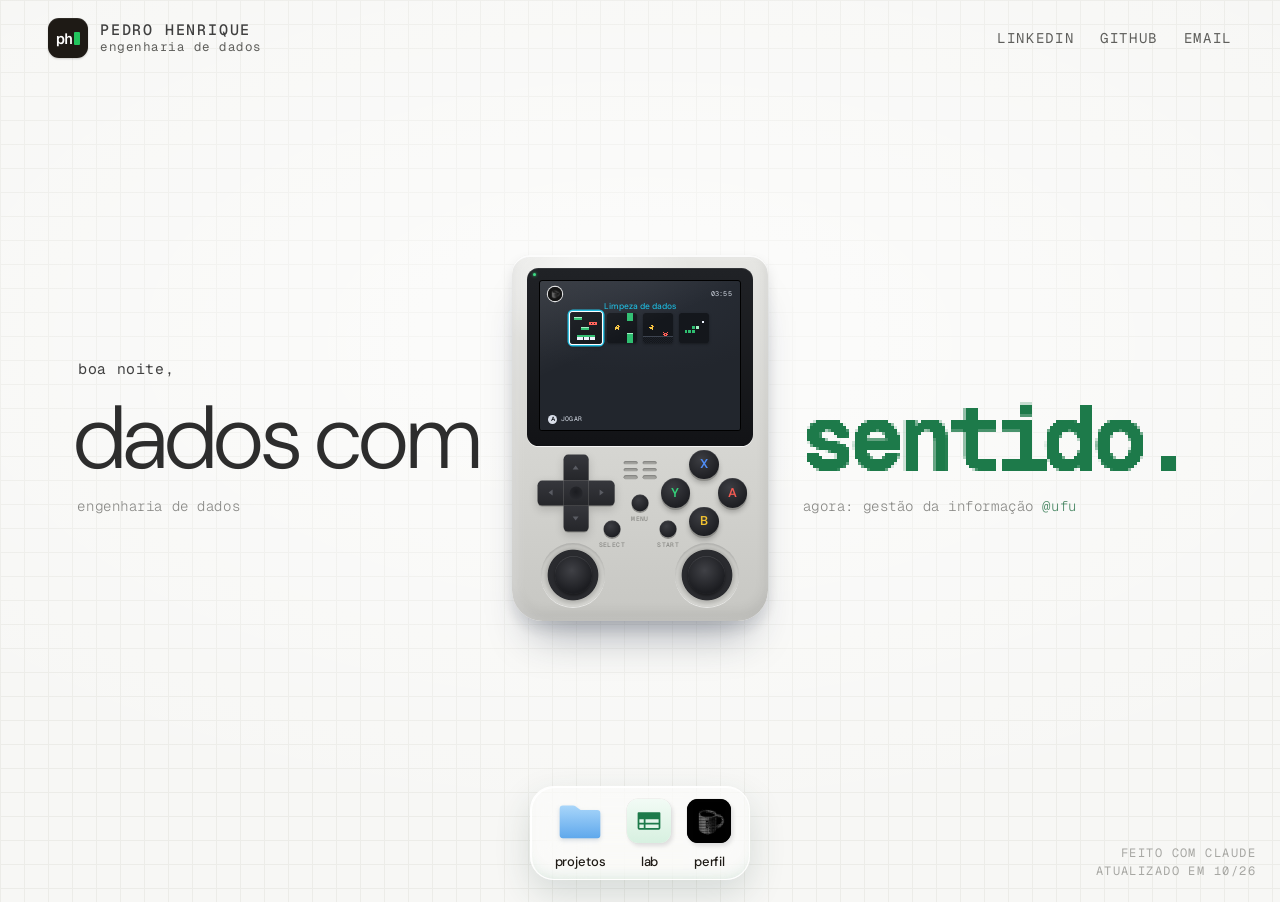
==== commit e776fe1d: "Versão 2: console portátil retrô, títulos em mono e chips de stack - Troca o console estilo Switch p" ====
--- a/portfolio-site-v2/index.html
+++ b/portfolio-site-v2/index.html
@@ -18,7 +18,7 @@
   <script src="assets/js/main.js" defer></script>
 </head>
 <body>
-  <!-- Filtro que "pixeliza" os títulos em serifa (mesma técnica do site de referência). -->
+  <!-- Filtro que "pixeliza" o destaque do pôster (mesma técnica do site de referência). -->
   <svg class="defs" width="0" height="0" aria-hidden="true" focusable="false">
     <filter id="pixelate" x="0" y="0" width="100%" height="100%" color-interpolation-filters="sRGB">
       <feMorphology in="SourceGraphic" operator="dilate" radius="0.6" result="fat"/>
@@ -42,7 +42,7 @@
 
   <header class="top-nav">
     <a class="nav-left" href="#" data-go="inicio" aria-label="Pedro Henrique, voltar ao início">
-      <span class="nav-logo" aria-hidden="true">P</span>
+      <span class="nav-logo" aria-hidden="true">ph<i class="nav-caret"></i></span>
       <span class="nav-identity">
         <span class="nav-name" data-name>Pedro Henrique</span>
         <span class="nav-role" data-role>engenharia de dados</span>
@@ -61,24 +61,14 @@
           <p class="poster-sub" data-poster-sub-left>engenharia de dados</p>
         </div>
 
+        <div class="toy-col">
         <div class="toy" data-toy>
           <div class="toy-float">
             <div class="console" data-console>
-              <div class="joycon joycon--left" role="group" aria-label="Controle esquerdo">
-                <button class="jc-btn jc-minus" type="button" data-btn="minus" aria-label="Botão menos: voltar ao menu"></button>
-                <span class="jc-stick jc-stick--left" aria-hidden="true"></span>
-                <div class="jc-pad">
-                  <button class="jc-round jc-n" type="button" data-btn="up" aria-label="Direcional para cima"></button>
-                  <button class="jc-round jc-w" type="button" data-btn="left" aria-label="Direcional para a esquerda"></button>
-                  <button class="jc-round jc-e" type="button" data-btn="right" aria-label="Direcional para a direita"></button>
-                  <button class="jc-round jc-s" type="button" data-btn="down" aria-label="Direcional para baixo"></button>
-                </div>
-                <span class="jc-capture" aria-hidden="true"></span>
-              </div>
-
-              <div class="console-body">
+              <div class="hh-face">
+                <span class="hh-led" aria-hidden="true"></span>
                 <div class="console-screen" data-screen-wrap>
-                  <canvas width="96" height="54" data-screen aria-hidden="true"></canvas>
+                  <canvas width="96" height="72" data-screen aria-hidden="true"></canvas>
                   <div class="scr-menu" data-menu>
                     <div class="scr-top">
                       <span class="scr-user"><img src="assets/img/avatar.webp" alt="" width="40" height="40"></span>
@@ -100,19 +90,32 @@
                 </div>
               </div>
 
-              <div class="joycon joycon--right" role="group" aria-label="Controle direito">
-                <button class="jc-btn jc-plus" type="button" data-btn="plus" aria-label="Botão mais: jogar"></button>
-                <div class="jc-pad">
-                  <button class="jc-round jc-n" type="button" data-btn="x" aria-label="Botão X"><span aria-hidden="true">X</span></button>
-                  <button class="jc-round jc-w" type="button" data-btn="y" aria-label="Botão Y"><span aria-hidden="true">Y</span></button>
-                  <button class="jc-round jc-e" type="button" data-btn="a" aria-label="Botão A: jogar ou pular"><span aria-hidden="true">A</span></button>
-                  <button class="jc-round jc-s" type="button" data-btn="b" aria-label="Botão B: voltar ao menu"><span aria-hidden="true">B</span></button>
-                </div>
-                <span class="jc-stick jc-stick--right" aria-hidden="true"></span>
-                <button class="jc-home" type="button" data-btn="home" aria-label="Início: voltar ao menu de jogos"></button>
+              <div class="hh-dpad" role="group" aria-label="Direcional">
+                <button class="hh-d hh-up" type="button" data-btn="up" aria-label="Cima"></button>
+                <button class="hh-d hh-left" type="button" data-btn="left" aria-label="Esquerda"></button>
+                <span class="hh-d hh-center" aria-hidden="true"></span>
+                <button class="hh-d hh-right" type="button" data-btn="right" aria-label="Direita"></button>
+                <button class="hh-d hh-down" type="button" data-btn="down" aria-label="Baixo"></button>
               </div>
+
+              <div class="hh-speaker" aria-hidden="true"><i></i><i></i><i></i><i></i><i></i><i></i></div>
+
+              <div class="hh-abxy" role="group" aria-label="Botões">
+                <button class="hh-b hh-x" type="button" data-btn="x" aria-label="Botão X"><span aria-hidden="true">X</span></button>
+                <button class="hh-b hh-y" type="button" data-btn="y" aria-label="Botão Y"><span aria-hidden="true">Y</span></button>
+                <button class="hh-b hh-a" type="button" data-btn="a" aria-label="Botão A: jogar ou pular"><span aria-hidden="true">A</span></button>
+                <button class="hh-b hh-bb" type="button" data-btn="b" aria-label="Botão B: voltar ao menu"><span aria-hidden="true">B</span></button>
+              </div>
+
+              <button class="hh-pill hh-fn" type="button" data-btn="home" aria-label="Menu de jogos"><span class="hh-label" aria-hidden="true">menu</span></button>
+              <button class="hh-pill hh-select" type="button" data-btn="minus" aria-label="Select: voltar ao menu"><span class="hh-label" aria-hidden="true">select</span></button>
+              <button class="hh-pill hh-start" type="button" data-btn="plus" aria-label="Start: jogar"><span class="hh-label" aria-hidden="true">start</span></button>
+
+              <span class="hh-stick hh-stick--l" aria-hidden="true"></span>
+              <span class="hh-stick hh-stick--r" aria-hidden="true"></span>
             </div>
           </div>
+        </div>
         </div>
 
         <div class="poster-side poster-right">
@@ -127,7 +130,8 @@
     <!-- Projetos -->
     <section class="panel" id="panel-projetos" data-panel="projetos" aria-labelledby="projetos-title" hidden>
       <h1 class="sr-only" id="projetos-title">Projetos</h1>
-      <div class="works-grid" data-works></div>
+      <div class="works-tabs" role="tablist" aria-label="Tipo de projeto" data-work-tabs></div>
+      <div class="works-grid" role="tabpanel" data-works></div>
     </section>
 
     <!-- Laboratório -->
--- a/portfolio-site-v2/assets/css/style.css
+++ b/portfolio-site-v2/assets/css/style.css
@@ -1,9 +1,6 @@
 /* Fontes hospedadas no próprio site (subconjunto latino). */
 @font-face { font-family: "DM Sans"; src: url("../fonts/dm-sans-300-600.woff2") format("woff2"); font-weight: 300 600; font-style: normal; font-display: swap; }
-@font-face { font-family: "DM Mono"; src: url("../fonts/dm-mono-300.woff2") format("woff2"); font-weight: 300; font-style: normal; font-display: swap; }
-@font-face { font-family: "DM Mono"; src: url("../fonts/dm-mono-400.woff2") format("woff2"); font-weight: 400; font-style: normal; font-display: swap; }
-@font-face { font-family: "DM Mono"; src: url("../fonts/dm-mono-500.woff2") format("woff2"); font-weight: 500; font-style: normal; font-display: swap; }
-@font-face { font-family: "Instrument Serif"; src: url("../fonts/instrument-serif-italic-latin.woff2") format("woff2"); font-weight: 400; font-style: italic; font-display: swap; }
+@font-face { font-family: "Geist Mono"; src: url("../fonts/geist-mono-latin.woff2") format("woff2"); font-weight: 100 900; font-style: normal; font-display: swap; }
 
 :root {
   --bg: #f7f7f5;
@@ -43,12 +40,13 @@
   --scr-text: #eef4ff;
 
   --sans: "DM Sans", ui-sans-serif, system-ui, -apple-system, "Segoe UI", sans-serif;
-  --mono: "DM Mono", ui-monospace, SFMono-Regular, Menlo, monospace;
-  --serif: "Instrument Serif", ui-serif, Georgia, serif;
+  --mono: "Geist Mono", ui-monospace, SFMono-Regular, Menlo, monospace;
+  /* Títulos: mono em peso médio, com tracking apertado. */
+  --display: "Geist Mono", ui-monospace, SFMono-Regular, Menlo, monospace;
 
   --ease: cubic-bezier(0.22, 1, 0.36, 1);
-  --pb: clamp(44px, 6.3vw, 100px);
-  --toy-w: clamp(280px, 29vw, 430px);
+  --pb: clamp(44px, 7vw, 108px);
+  --toy-w: clamp(230px, 20vw, 300px);
 
   /* Cantos: cartões 18px, janelas 12px, mídia 10px, controles em pílula. */
   --r-card: 18px;
@@ -93,12 +91,15 @@
 @media (min-width: 1440px) { .top-nav { padding: 24px 64px; } }
 .nav-left { display: inline-flex; align-items: center; gap: 12px; }
 .nav-logo {
-  display: grid; place-items: center; width: 40px; height: 40px; flex-shrink: 0; border-radius: 12px;
-  background: var(--surface); border: 1px solid var(--line); box-shadow: 0 1px 2px rgb(30 26 21 / 0.06);
-  font-family: var(--serif); font-style: italic; font-size: 26px; line-height: 1; color: var(--ink);
+  display: inline-flex; align-items: center; justify-content: center; gap: 1px; width: 40px; height: 40px; flex-shrink: 0; border-radius: 11px;
+  background: var(--ink); box-shadow: 0 1px 2px rgb(30 26 21 / 0.2), inset 0 1px 0 rgb(255 255 255 / 0.08);
+  font-family: var(--mono); font-weight: 600; font-size: 15px; letter-spacing: -0.06em; line-height: 1; color: #fff;
   transition: transform 0.4s var(--ease);
 }
-.nav-left:hover .nav-logo { transform: rotate(-8deg); }
+.nav-caret { width: 6px; height: 13px; margin-left: 1px; border-radius: 1px; background: var(--live); }
+.js .nav-caret { animation: caret 1.1s steps(1) infinite; }
+@keyframes caret { 50% { opacity: 0; } }
+.nav-left:hover .nav-logo { transform: translateY(-1px) rotate(-4deg); }
 .nav-identity { display: flex; flex-direction: column; gap: 2px; }
 .nav-name { font-family: var(--mono); font-size: 15px; font-weight: 500; letter-spacing: 0.12em; text-transform: uppercase; color: var(--text); line-height: 1.1; }
 .nav-role { font-family: var(--mono); font-size: 12.5px; letter-spacing: 0.04em; color: var(--muted); line-height: 1.1; }
@@ -127,7 +128,7 @@
 .poster-hello { font-family: var(--mono); font-size: clamp(14px, 1.15vw, 18px); letter-spacing: 0.04em; color: var(--text); line-height: 20px; margin-bottom: 14px !important; align-self: flex-start; padding-left: 0.3em; }
 .poster-big { font-size: var(--pb); line-height: 1; color: var(--label); }
 .poster-big--sans { font-weight: 300; letter-spacing: -0.02em; }
-.poster-big--serif { font-family: var(--serif); font-style: italic; font-weight: 400; letter-spacing: -0.01em; padding-right: 0.08em; filter: url(#pixelate); }
+.poster-big--serif { font-family: var(--display); font-weight: 600; letter-spacing: -0.06em; color: var(--accent); filter: url(#pixelate); }
 .poster-sub { margin-top: 14px !important; font-family: var(--mono); font-weight: 300; font-size: clamp(13px, 1.1vw, 17px); letter-spacing: 0.04em; color: var(--faint); align-self: flex-start; padding-left: 0.25em; }
 .poster-right .poster-sub { padding-left: 0.1em; }
 .poster-sub--merged { display: none; }
@@ -144,93 +145,117 @@
   .poster-side { display: contents; }
   .poster-hello { order: 1; align-self: center !important; padding: 0; }
   .poster-big--sans { order: 2; }
-  .toy { order: 3; margin: 26px 0 22px; }
+  .toy-col { order: 3; margin: 26px 0 22px; }
   .poster-big--serif { order: 4; }
   .poster-hello--spacer, .poster-left .poster-sub, .poster-right .poster-sub { display: none; }
   .poster-sub--merged { display: block; order: 5; text-align: center; align-self: center !important; white-space: normal !important; padding: 0 16px; }
-  :root { --pb: clamp(44px, 14vw, 72px); --toy-w: min(100%, 400px); }
-  .toy { width: min(calc(100vw - 32px), 400px); }
-}
-
-/* ---------- Console (estilo Switch, sem marca) ---------- */
-.toy { position: relative; width: var(--toy-w); aspect-ratio: 2.34; container-type: inline-size; }
+  :root { --pb: clamp(44px, 14vw, 72px); --toy-w: min(calc(100vw - 72px), 320px); }
+}
+
+/* ---------- Console portátil retrô (sem marca) ---------- */
+.toy-col { display: flex; flex-direction: column; align-items: center; }
+.toy { position: relative; width: var(--toy-w); aspect-ratio: 0.7; container-type: inline-size; }
 .toy-float { position: absolute; inset: 0; }
 .js .toy-float { animation: float 6s ease-in-out infinite; }
-@keyframes float { 0%, 100% { transform: translateY(0) rotate(-0.6deg); } 50% { transform: translateY(-6px) rotate(0.4deg); } }
+@keyframes float { 0%, 100% { transform: translateY(0) rotate(-1deg); } 50% { transform: translateY(-6px) rotate(0.5deg); } }
 .console {
-  position: relative; width: 100%; height: 100%;
-  display: grid; grid-template-columns: 15.6% minmax(0, 1fr) 15.6%;
-  filter: drop-shadow(0 26px 24px rgb(20 30 50 / 0.22)) drop-shadow(0 6px 8px rgb(20 30 50 / 0.12));
-}
-
-.joycon { position: relative; height: 100%; }
-.joycon--left {
-  border-radius: 100% 0 0 100% / 34% 0 0 34%;
+  position: relative; width: 100%; height: 100%; border-radius: 7cqw 7cqw 12cqw 12cqw;
   background:
-    radial-gradient(120% 50% at 70% 10%, rgb(255 255 255 / 0.35), rgb(255 255 255 / 0) 60%),
-    linear-gradient(90deg, var(--jc-left-dark), var(--jc-left) 45%, var(--jc-left) 85%, var(--jc-left-dark));
-  box-shadow: inset 3px 0 6px rgb(255 255 255 / 0.25), inset -1px 0 0 rgb(0 0 0 / 0.35);
-}
-.joycon--right {
-  border-radius: 0 100% 100% 0 / 0 34% 34% 0;
-  background:
-    radial-gradient(120% 50% at 30% 10%, rgb(255 255 255 / 0.35), rgb(255 255 255 / 0) 60%),
-    linear-gradient(90deg, var(--jc-right-dark), var(--jc-right) 15%, var(--jc-right) 55%, var(--jc-right-dark));
-  box-shadow: inset -3px 0 6px rgb(255 255 255 / 0.2), inset 1px 0 0 rgb(0 0 0 / 0.35);
-}
-
-.jc-stick {
-  position: absolute; left: 50%; width: 58%; aspect-ratio: 1; transform: translate(-50%, -50%); border-radius: 50%;
-  background: radial-gradient(circle at 50% 45%, #45474e 0 38%, #2b2d32 40% 62%, #1d1e22 64%);
-  box-shadow: 0 2px 3px rgb(0 0 0 / 0.35), inset 0 1px 1px rgb(255 255 255 / 0.15);
+    radial-gradient(70% 35% at 28% 6%, rgb(255 255 255 / 0.7), rgb(255 255 255 / 0) 60%),
+    linear-gradient(180deg, #e6e6e3, #d5d5d1 55%, #c7c7c3);
+  box-shadow:
+    inset 0 2px 0 rgb(255 255 255 / 0.85), inset 0 -7px 14px rgb(0 0 0 / 0.09), inset 5px 0 10px rgb(255 255 255 / 0.35),
+    0 32px 44px -20px rgb(30 40 60 / 0.38), 0 8px 14px rgb(30 40 60 / 0.12);
+}
+.hh-face {
+  position: absolute; left: 6cqw; right: 6cqw; top: 5cqw; padding: 5cqw 5cqw 6cqw; border-radius: 4.5cqw;
+  background: linear-gradient(180deg, #202226, #121316);
+  box-shadow: inset 0 1px 0 rgb(255 255 255 / 0.09), 0 1px 0 rgb(255 255 255 / 0.75);
+}
+.hh-led { position: absolute; left: 2.2cqw; top: 2.1cqw; width: 1.3cqw; aspect-ratio: 1; border-radius: 50%; background: #3ddc84; box-shadow: 0 0 1.2cqw #3ddc84; }
+.console-screen {
+  position: relative; width: 100%; aspect-ratio: 4 / 3; overflow: hidden; border-radius: 1cqw; background: var(--scr-bg);
+  box-shadow: 0 0 0 1px #000, inset 0 0 18px rgb(0 0 0 / 0.5);
+}
+.console-screen canvas { display: block; width: 100%; height: 100%; image-rendering: pixelated; cursor: pointer; touch-action: none; }
+.console-screen::after { content: ""; position: absolute; inset: 0; pointer-events: none; background: linear-gradient(155deg, rgb(255 255 255 / 0.1), rgb(255 255 255 / 0) 40%); }
+
+/* Direcional */
+.hh-dpad {
+  position: absolute; left: 25cqw; top: 93cqw; width: 30cqw; height: 30cqw; transform: translate(-50%, -50%);
+  display: grid; grid-template: repeat(3, 1fr) / repeat(3, 1fr);
+  filter: drop-shadow(0 0.7cqw 0 #8e8e8a) drop-shadow(0 1.4cqw 1.6cqw rgb(0 0 0 / 0.16));
+}
+.hh-d { position: relative; display: grid; place-items: center; background: linear-gradient(180deg, #36373c, #25262a); transition: filter 0.06s; touch-action: manipulation; -webkit-tap-highlight-color: transparent; }
+.hh-up { grid-area: 1 / 2; border-radius: 1.8cqw 1.8cqw 0 0; }
+.hh-down { grid-area: 3 / 2; border-radius: 0 0 1.8cqw 1.8cqw; }
+.hh-left { grid-area: 2 / 1; border-radius: 1.8cqw 0 0 1.8cqw; }
+.hh-right { grid-area: 2 / 3; border-radius: 0 1.8cqw 1.8cqw 0; }
+.hh-center { grid-area: 2 / 2; }
+.hh-center::after { content: ""; position: absolute; inset: 26%; border-radius: 50%; background: radial-gradient(circle at 50% 40%, #1b1c20, #2c2d32); }
+.hh-up::before, .hh-down::before, .hh-left::before, .hh-right::before { content: ""; width: 0; height: 0; border: 1.3cqw solid transparent; }
+.hh-up::before { border-bottom: 1.8cqw solid #5a5c63; border-top-width: 0; }
+.hh-down::before { border-top: 1.8cqw solid #5a5c63; border-bottom-width: 0; }
+.hh-left::before { border-right: 1.8cqw solid #5a5c63; border-left-width: 0; }
+.hh-right::before { border-left: 1.8cqw solid #5a5c63; border-right-width: 0; }
+.hh-up::after { content: ""; position: absolute; inset: -3cqw -1.5cqw 0; }
+.hh-down::after { content: ""; position: absolute; inset: 0 -1.5cqw -3cqw; }
+.hh-left::after { content: ""; position: absolute; inset: -1.5cqw 0 -1.5cqw -3cqw; }
+.hh-right::after { content: ""; position: absolute; inset: -1.5cqw -3cqw -1.5cqw 0; }
+.hh-d:active, .hh-d.held { filter: brightness(0.78); }
+
+/* Grade do alto-falante */
+.hh-speaker { position: absolute; left: 50cqw; top: 84cqw; transform: translate(-50%, -50%); display: grid; grid-template-columns: repeat(2, 5.5cqw); gap: 1.5cqw 1.8cqw; }
+.hh-speaker i { height: 1.3cqw; border-radius: 1cqw; background: #a2a29e; box-shadow: inset 0 0.35cqw 0.4cqw rgb(0 0 0 / 0.35); }
+
+/* Botões XYAB */
+.hh-abxy { position: absolute; left: 75cqw; top: 93cqw; width: 33cqw; height: 33cqw; transform: translate(-50%, -50%); }
+.hh-b {
+  position: absolute; width: 11.5cqw; aspect-ratio: 1; border-radius: 50%; transform: translate(-50%, -50%);
+  display: grid; place-items: center; touch-action: manipulation; -webkit-tap-highlight-color: transparent;
+  background: radial-gradient(circle at 40% 32%, #3c3d42, #1e1f23 72%);
+  box-shadow: 0 0.8cqw 0 #8e8e8a, 0 1.6cqw 2cqw rgb(0 0 0 / 0.22), inset 0 0.3cqw 0 rgb(255 255 255 / 0.1);
+  font-family: var(--sans); font-weight: 700; font-size: 5cqw; line-height: 1; color: var(--c);
+  transition: transform 0.06s, box-shadow 0.06s;
+}
+.hh-x { left: 50%; top: 16%; --c: #4f8df7; }
+.hh-y { left: 16%; top: 50%; --c: #34d27a; }
+.hh-a { left: 84%; top: 50%; --c: #f25a52; }
+.hh-bb { left: 50%; top: 84%; --c: #f2c230; }
+.hh-b::after { content: ""; position: absolute; inset: -2.6cqw; border-radius: 50%; }
+.hh-b:active, .hh-b.held { transform: translate(-50%, calc(-50% + 0.6cqw)); box-shadow: 0 0.2cqw 0 #8e8e8a, 0 0.6cqw 1cqw rgb(0 0 0 / 0.2), inset 0 0.3cqw 0 rgb(255 255 255 / 0.1); }
+
+/* Menu, Select e Start */
+.hh-pill {
+  position: absolute; width: 6.6cqw; aspect-ratio: 1; border-radius: 50%; transform: translate(-50%, -50%); touch-action: manipulation; -webkit-tap-highlight-color: transparent;
+  background: radial-gradient(circle at 40% 32%, #3c3d42, #1e1f23 72%); box-shadow: 0 0.55cqw 0 #8e8e8a, inset 0 0.3cqw 0 rgb(255 255 255 / 0.1);
+  transition: transform 0.06s, box-shadow 0.06s;
+}
+.hh-fn { left: 50cqw; top: 97cqw; }
+.hh-select { left: 39cqw; top: 107cqw; }
+.hh-start { left: 61cqw; top: 107cqw; }
+.hh-label { position: absolute; left: 50%; top: 100%; transform: translate(-50%, 1.6cqw); font-family: var(--mono); font-weight: 500; font-size: 2.5cqw; line-height: 1; letter-spacing: 0.06em; text-transform: uppercase; color: #8a8a86; white-space: nowrap; pointer-events: none; }
+.hh-pill::after { content: ""; position: absolute; inset: -3.5cqw; border-radius: 50%; }
+.hh-pill:active, .hh-pill.held { transform: translate(-50%, calc(-50% + 0.4cqw)); box-shadow: 0 0.15cqw 0 #8e8e8a, inset 0 0.3cqw 0 rgb(255 255 255 / 0.1); }
+
+/* Analógicos */
+.hh-stick {
+  position: absolute; top: 125cqw; width: 25cqw; aspect-ratio: 1; border-radius: 50%; transform: translate(-50%, -50%);
+  background: radial-gradient(circle, #2a2b2f 0 55%, #b4b4b0 57%, #d9d9d5 70%, #c5c5c1 100%);
+  box-shadow: inset 0 0.6cqw 1cqw rgb(0 0 0 / 0.22), 0 0.4cqw 0 rgb(255 255 255 / 0.6);
+}
+.hh-stick::after {
+  content: ""; position: absolute; inset: 21%; border-radius: 50%;
+  background: radial-gradient(circle at 45% 38%, #404146, #1c1d21 70%);
+  box-shadow: 0 0.7cqw 1.1cqw rgb(0 0 0 / 0.4), inset 0 0.3cqw 0 rgb(255 255 255 / 0.12);
   transition: transform 0.25s var(--ease);
 }
-.jc-stick--left { top: 24%; }
-.jc-stick--right { top: 61%; }
-.console:hover .jc-stick--left { transform: translate(-46%, -52%); }
-.console:hover .jc-stick--right { transform: translate(-54%, -48%); }
-
-.jc-pad { position: absolute; left: 50%; width: 66%; aspect-ratio: 1; transform: translate(-50%, -50%); }
-.joycon--left .jc-pad { top: 60%; }
-.joycon--right .jc-pad { top: 27%; }
-.jc-round {
-  position: absolute; width: 34%; aspect-ratio: 1; border-radius: 50%; transform: translate(-50%, -50%);
-  display: grid; place-items: center; background: radial-gradient(circle at 40% 35%, #44464c, #2a2b30 70%);
-  box-shadow: 0 1.5px 0 rgb(0 0 0 / 0.45), inset 0 1px 0 rgb(255 255 255 / 0.12);
-  font-family: var(--sans); font-weight: 600; font-size: 3.1cqw; line-height: 1; color: rgb(255 255 255 / 0.78);
-  transition: transform 0.08s, box-shadow 0.08s;
-}
-.jc-n { left: 50%; top: 17%; }
-.jc-s { left: 50%; top: 83%; }
-.jc-w { left: 17%; top: 50%; }
-.jc-e { left: 83%; top: 50%; }
-.jc-round:active { transform: translate(-50%, -50%) scale(0.88); box-shadow: 0 0 0 rgb(0 0 0 / 0.45), inset 0 1px 2px rgb(0 0 0 / 0.4); }
-.jc-btn, .jc-home { position: absolute; transition: transform 0.08s; }
-.jc-minus { left: 72%; top: 7%; width: 20%; height: 3.4%; border-radius: 2px; background: #2a2b30; }
-.jc-plus { left: 8%; top: 5.2%; width: 20%; aspect-ratio: 1; background: transparent; }
-.jc-plus::before, .jc-plus::after { content: ""; position: absolute; left: 50%; top: 50%; background: #2a2b30; border-radius: 1px; transform: translate(-50%, -50%); }
-.jc-plus::before { width: 100%; height: 30%; }
-.jc-plus::after { width: 30%; height: 100%; }
-.jc-capture { position: absolute; left: 66%; top: 84%; width: 15%; aspect-ratio: 1; border-radius: 3px; background: #2a2b30; box-shadow: inset 0 0 0 2px #3a3c42; }
-.jc-home {
-  left: 22%; top: 80%; width: 20%; aspect-ratio: 1; border-radius: 50%;
-  background: radial-gradient(circle, #3a3c42 0 40%, #2a2b30 42%); box-shadow: 0 1.5px 0 rgb(0 0 0 / 0.4), 0 0 0 2px rgb(0 0 0 / 0.08);
-}
-.jc-btn:active, .jc-home:active { transform: scale(0.88); }
-.jc-round:focus-visible, .jc-home:focus-visible, .jc-btn:focus-visible { outline: 2px solid #fff; outline-offset: 2px; }
-
-.console-body {
-  position: relative; display: grid; place-items: center; padding: 0 5%;
-  background: linear-gradient(180deg, #34363c, var(--console) 30%, var(--console-dark));
-  box-shadow: inset 0 1px 0 rgb(255 255 255 / 0.12), inset 0 -2px 4px rgb(0 0 0 / 0.4);
-}
-.console-screen {
-  position: relative; width: 100%; aspect-ratio: 16 / 9; max-height: 82%; overflow: hidden;
-  border-radius: 1.2cqw; background: var(--scr-bg);
-  box-shadow: 0 0 0 1px #000, 0 0 0 0.9cqw #111216, inset 0 0 18px rgb(0 0 0 / 0.5);
-}
-.console-screen canvas { display: block; width: 100%; height: 100%; image-rendering: pixelated; cursor: pointer; }
-.console-screen::after { content: ""; position: absolute; inset: 0; pointer-events: none; background: linear-gradient(155deg, rgb(255 255 255 / 0.1), rgb(255 255 255 / 0) 40%); }
+.hh-stick--l { left: 24cqw; }
+.hh-stick--r { left: 76cqw; }
+.console:hover .hh-stick--l::after { transform: translate(-5%, -6%); }
+.console:hover .hh-stick--r::after { transform: translate(6%, 5%); }
+.hh-d:focus-visible, .hh-b:focus-visible, .hh-pill:focus-visible { outline: 2px solid var(--accent); outline-offset: 2px; }
+
 .toy p { white-space: normal; }
 .btn-glyph {
   display: inline-grid; place-items: center; width: 1.5em; aspect-ratio: 1; border-radius: 50%;
@@ -245,40 +270,40 @@
 }
 .scr-menu[hidden] { display: none; }
 .scr-top { align-self: stretch; display: flex; align-items: center; justify-content: space-between; }
-.scr-user { width: 4.2cqw; aspect-ratio: 1; border-radius: 50%; overflow: hidden; box-shadow: 0 0 0 0.35cqw rgb(255 255 255 / 0.85); background: #000; }
+.scr-user { width: 5.29cqw; aspect-ratio: 1; border-radius: 50%; overflow: hidden; box-shadow: 0 0 0 0.44cqw rgb(255 255 255 / 0.85); background: #000; }
 .scr-user img { width: 100%; height: 100%; object-fit: cover; }
-.scr-clock { font-size: 2.1cqw; letter-spacing: 0.04em; font-variant-numeric: tabular-nums; opacity: 0.85; }
-.scr-name { margin: auto 0 1cqw; font-family: var(--sans); font-weight: 500; font-size: 2.6cqw; color: var(--scr-sel); }
-.scr-tiles { display: flex; gap: 1.8cqw; margin-bottom: auto; }
+.scr-clock { font-size: 2.65cqw; letter-spacing: 0.04em; font-variant-numeric: tabular-nums; opacity: 0.85; }
+.scr-name { margin: auto 0 1.26cqw; font-family: var(--sans); font-weight: 500; font-size: 3.28cqw; color: var(--scr-sel); }
+.scr-tiles { display: flex; gap: 2.27cqw; margin-bottom: auto; }
 .scr-tile {
-  position: relative; width: 9.4cqw; aspect-ratio: 1; border-radius: 0.8cqw; overflow: hidden;
-  background: #2f3540; box-shadow: 0 0.3cqw 0.8cqw rgb(0 0 0 / 0.35); transition: transform 0.15s var(--ease);
+  position: relative; width: 11.84cqw; aspect-ratio: 1; border-radius: 1.01cqw; overflow: hidden;
+  background: #2f3540; box-shadow: 0 0.38cqw 1.01cqw rgb(0 0 0 / 0.35); transition: transform 0.15s var(--ease);
 }
 .scr-tile canvas { width: 100%; height: 100%; image-rendering: pixelated; display: block; }
-.scr-tile.sel { transform: scale(1.06); box-shadow: 0 0 0 0.35cqw #fff, 0 0 0 0.75cqw var(--scr-sel), 0 0.6cqw 1.2cqw rgb(0 0 0 / 0.4); }
+.scr-tile.sel { transform: scale(1.06); box-shadow: 0 0 0 0.44cqw #fff, 0 0 0 0.95cqw var(--scr-sel), 0 0.76cqw 1.51cqw rgb(0 0 0 / 0.4); }
 .js .scr-tile.sel { animation: sel-pulse 1.4s ease-in-out infinite; }
-@keyframes sel-pulse { 50% { box-shadow: 0 0 0 0.35cqw #fff, 0 0 0 0.75cqw #7fe0f4, 0 0.6cqw 1.2cqw rgb(0 0 0 / 0.4); } }
-.scr-tile:focus-visible { outline: 0.4cqw solid #fff; outline-offset: 0.6cqw; }
-.scr-hint { margin: 1.2cqw 0 0; align-self: stretch; display: flex; align-items: center; gap: 0.5em; font-size: 2cqw; letter-spacing: 0.06em; text-transform: uppercase; opacity: 0.9; }
+@keyframes sel-pulse { 50% { box-shadow: 0 0 0 0.44cqw #fff, 0 0 0 0.95cqw #7fe0f4, 0 0.76cqw 1.51cqw rgb(0 0 0 / 0.4); } }
+.scr-tile:focus-visible { outline: 0.5cqw solid #fff; outline-offset: 0.76cqw; }
+.scr-hint { margin: 1.51cqw 0 0; align-self: stretch; display: flex; align-items: center; gap: 0.5em; font-size: 2.52cqw; letter-spacing: 0.06em; text-transform: uppercase; opacity: 0.9; }
 .scr-best { margin-left: auto; opacity: 0.7; font-variant-numeric: tabular-nums; }
 
 /* Placar e cartões durante o jogo */
 .scr-hud {
   position: absolute; left: 3.5%; right: 3.5%; top: 4%; display: flex; justify-content: space-between; gap: 1em; pointer-events: none;
-  font-family: var(--mono); font-weight: 500; font-size: 2cqw; letter-spacing: 0.06em; text-transform: uppercase; color: rgb(238 244 255 / 0.88);
+  font-family: var(--mono); font-weight: 500; font-size: 2.52cqw; letter-spacing: 0.06em; text-transform: uppercase; color: rgb(238 244 255 / 0.88);
   font-variant-numeric: tabular-nums;
 }
 .scr-hud[hidden] { display: none; }
 .scr-card {
-  position: absolute; left: 50%; top: 52%; transform: translate(-50%, -50%); width: 74%; padding: 2.4cqw 2.6cqw; border-radius: 1.2cqw; cursor: pointer;
+  position: absolute; left: 50%; top: 52%; transform: translate(-50%, -50%); width: 74%; padding: 3.02cqw 3.28cqw; border-radius: 1.51cqw; cursor: pointer;
   background: rgb(20 23 28 / 0.88); box-shadow: 0 0 0 1px rgb(255 255 255 / 0.12); text-align: center; color: var(--scr-text);
   backdrop-filter: blur(2px); -webkit-backdrop-filter: blur(2px);
 }
 .scr-card[hidden] { display: none; }
 .scr-card p { margin: 0; }
-.scr-card-title { font-family: var(--sans); font-weight: 600; font-size: 3.1cqw; line-height: 1.15; }
-.scr-card-text { margin-top: 0.8cqw !important; font-family: var(--sans); font-size: 2.1cqw; line-height: 1.35; opacity: 0.85; }
-.scr-card-hint { margin-top: 1.4cqw !important; display: flex; justify-content: center; align-items: center; gap: 0.45em; font-family: var(--mono); font-size: 1.85cqw; letter-spacing: 0.06em; text-transform: uppercase; opacity: 0.9; }
+.scr-card-title { font-family: var(--sans); font-weight: 600; font-size: 3.91cqw; line-height: 1.15; }
+.scr-card-text { margin-top: 1.01cqw !important; font-family: var(--sans); font-size: 2.65cqw; line-height: 1.35; opacity: 0.85; }
+.scr-card-hint { margin-top: 1.76cqw !important; display: flex; justify-content: center; align-items: center; gap: 0.45em; font-family: var(--mono); font-size: 2.33cqw; letter-spacing: 0.06em; text-transform: uppercase; opacity: 0.9; }
 
 /* ---------- Dock ---------- */
 .dock { position: fixed; left: 0; right: 0; bottom: max(20px, env(safe-area-inset-bottom)); z-index: var(--z-dock); display: flex; justify-content: center; pointer-events: none; }
@@ -330,26 +355,53 @@
   100% { opacity: 1; transform: none; }
 }
 .work-preview { position: relative; aspect-ratio: 16 / 9; border-radius: var(--r-media); overflow: hidden; background: #eeeeec; }
+.work-logo { position: absolute; inset: 0; display: flex; padding: var(--pad, 0); box-shadow: inset 0 0 0 1px rgb(0 0 0 / 0.05); }
+.work-preview .work-logo img { flex: 1; min-width: 0; width: 100%; height: 100%; object-fit: var(--fit, contain); transition: transform 0.6s var(--ease); }
+.work-card:hover .work-logo img { transform: scale(1.04); }
+.work-mark { position: absolute; inset: 0; display: flex; flex-direction: column; align-items: center; justify-content: center; gap: 14px; box-shadow: inset 0 0 0 1px rgb(0 0 0 / 0.04); }
+.work-mark svg { width: auto; height: 30%; color: var(--c); fill: currentColor; transition: transform 0.6s var(--ease); }
+.work-mark span { font-family: var(--mono); font-weight: 600; font-size: clamp(14px, 1.3vw, 18px); letter-spacing: -0.03em; color: var(--ink); }
+.work-card:hover .work-mark svg { transform: scale(1.06) rotate(-3deg); }
+
+/* Abas Profissional / Pessoal */
+.works-tabs {
+  display: flex; width: max-content; max-width: 100%; margin: clamp(4px, 2vh, 20px) auto 0; padding: 4px; gap: 2px; border-radius: 999px;
+  background: rgb(255 255 255 / 0.7); border: 1px solid rgb(0 0 0 / 0.07); box-shadow: 0 1px 6px rgb(0 0 0 / 0.04);
+}
+.works-tab {
+  display: inline-flex; align-items: center; gap: 8px; height: 38px; padding: 0 18px; border-radius: 999px;
+  font-size: 15px; font-weight: 500; color: var(--muted); transition: background-color 0.2s, color 0.2s;
+}
+.works-tab:hover { color: var(--ink); }
+.works-tab[aria-selected="true"] { background: var(--accent); color: #fff; }
+.works-count { font-family: var(--mono); font-size: 12px; opacity: 0.75; font-variant-numeric: tabular-nums; }
+.works-grid.swap .work-card { animation: rise 0.45s var(--ease) both; animation-delay: calc(var(--i) * 60ms); }
 .work-preview img { width: 100%; height: 100%; object-fit: cover; transition: transform 0.6s var(--ease); }
 .work-card:hover .work-preview img { transform: scale(1.03); }
 .work-stats {
   position: absolute; inset: 0; display: grid; grid-template-columns: repeat(3, 1fr); align-items: center; gap: 4%; padding: 0 7%;
-  background: radial-gradient(90% 120% at 50% 0%, #ffffff, #eef6f1 70%), #eef6f1;
+  background: radial-gradient(90% 120% at 50% 0%, #ffffff, var(--tint, #eef6f1) 70%), var(--tint, #eef6f1);
 }
 .stat { padding: 16% 10%; border-radius: 12px; background: #fff; box-shadow: 0 1px 2px rgb(0 0 0 / 0.05), 0 0 0 1px rgb(0 0 0 / 0.04); }
 .stat-value { display: block; font-family: var(--mono); font-weight: 500; font-size: clamp(15px, 1.8vw, 28px); line-height: 1.1; letter-spacing: -0.03em; white-space: nowrap; color: var(--ink); font-variant-numeric: tabular-nums; }
 .stat-label { display: block; margin-top: 8px; font-family: var(--mono); font-size: clamp(10px, 0.9vw, 13px); line-height: 1.2; color: var(--muted); }
-.work-meta { display: flex; flex-direction: column; gap: 12px; padding: 18px 14px 14px; }
+.work-meta { display: flex; flex-direction: column; gap: 12px; padding: 18px 14px 16px; }
 .work-meta-row { display: flex; align-items: center; justify-content: space-between; gap: 8px; }
 .work-company { font-size: 15px; font-weight: 500; letter-spacing: -0.01em; color: var(--ink); }
-.badge {
-  display: inline-flex; align-items: center; gap: 7px; padding: 4px 11px; border-radius: 999px;
-  border: 0.5px solid #e4e4e2; background: #fff; white-space: nowrap;
-  font-family: var(--mono); font-size: 12px; letter-spacing: 0.08em; text-transform: uppercase; color: var(--muted);
-}
-.badge-dot { width: 6px; height: 6px; border-radius: 50%; background: var(--live); box-shadow: 0 0 0 0 rgb(34 197 94 / 0.5); animation: glow 2.8s ease-in-out infinite; }
-@keyframes glow { 0%, 100% { box-shadow: 0 0 0 0 rgb(34 197 94 / 0.45); } 50% { box-shadow: 0 0 0 4px rgb(34 197 94 / 0); } }
-.work-title { margin: 0; font-family: var(--serif); font-style: italic; font-weight: 400; font-size: clamp(26px, 2.6vw, 38px); line-height: 1.1; color: var(--ink); }
+.status {
+  display: inline-flex; align-items: center; gap: 6px; padding: 4px 10px 4px 7px; border-radius: 999px; white-space: nowrap;
+  background: rgb(34 197 94 / 0.1); color: #15803d; font-family: var(--mono); font-size: 12px; font-weight: 500; letter-spacing: 0.02em;
+}
+.status svg { width: 14px; height: 14px; }
+.chips { display: flex; flex-wrap: wrap; gap: 6px; margin: 0; padding: 0; list-style: none; }
+.chip {
+  display: inline-flex; align-items: center; gap: 6px; height: 28px; padding: 0 10px 0 8px; border-radius: 8px;
+  background: #fff; border: 1px solid #e7e7e4; box-shadow: 0 1px 0 rgb(0 0 0 / 0.03);
+  font-family: var(--mono); font-size: 12px; font-weight: 500; letter-spacing: -0.01em; color: var(--text); white-space: nowrap;
+}
+.chip svg { width: 14px; height: 14px; flex-shrink: 0; color: var(--c); fill: currentColor; }
+.chip--plain { padding: 0 10px; color: var(--muted); }
+.work-title { margin: 0; font-family: var(--display); font-weight: 500; font-size: clamp(21px, 2vw, 29px); line-height: 1.15; letter-spacing: -0.045em; color: var(--ink); text-wrap: balance; }
 
 /* ---------- Janela de estudo de caso ---------- */
 .case { position: fixed; inset: 0; z-index: var(--z-case); display: flex; justify-content: center; align-items: flex-end; }
@@ -382,11 +434,10 @@
 .case-scroll { flex: 1; overflow-y: auto; overscroll-behavior: contain; }
 .case-in { max-width: 760px; margin: 0 auto; padding: clamp(32px, 6vw, 64px) clamp(20px, 5vw, 40px) 96px; }
 .case-company { margin: 0; font-family: var(--mono); font-size: 13px; letter-spacing: 0.08em; text-transform: uppercase; color: var(--muted); }
-.case-title { margin: 12px 0 0; font-family: var(--serif); font-style: italic; font-weight: 400; font-size: clamp(40px, 6vw, 64px); line-height: 1.05; color: var(--ink); filter: url(#pixelate-sm); }
+.case-title { margin: 12px 0 0; font-family: var(--display); font-weight: 600; font-size: clamp(32px, 4.6vw, 52px); line-height: 1.05; letter-spacing: -0.055em; color: var(--ink); text-wrap: balance; }
 .case-title:focus { outline: none; }
 .case-tagline { margin: 18px 0 0; font-size: clamp(17px, 1.8vw, 20px); font-weight: 300; line-height: 1.55; color: var(--text); }
-.case-tags { display: flex; flex-wrap: wrap; gap: 6px; margin: 22px 0 0; padding: 0; list-style: none; }
-.case-tags li { padding: 4px 10px; border-radius: 999px; border: 0.5px solid #e4e4e2; background: #fafaf9; font-family: var(--mono); font-size: 12px; color: var(--muted); }
+.case-chips { margin-top: 22px; }
 .case-figure { margin: 40px 0 0; }
 .case-figure img { width: 100%; border-radius: var(--r-media); border: 1px solid var(--line); background: #f3f3f1; }
 .case-figure figcaption { margin-top: 10px; font-family: var(--mono); font-size: 12px; color: var(--faint); }
@@ -406,7 +457,7 @@
 
 /* ---------- Laboratório ---------- */
 .lab { width: 100%; max-width: 1180px; margin: clamp(8px, 3vh, 32px) auto 0; }
-.lab-title { margin: 0 0 12px; font-family: var(--serif); font-style: italic; font-weight: 400; font-size: clamp(38px, 4.4vw, 64px); line-height: 1.1; color: var(--label); }
+.lab-title { margin: 0 0 12px; font-family: var(--display); font-weight: 600; font-size: clamp(30px, 3.6vw, 52px); line-height: 1.1; letter-spacing: -0.055em; color: var(--label); }
 .lab-dots i { font-style: inherit; opacity: 0; animation: dot 2.4s steps(1, end) infinite; }
 .lab-dots i:nth-child(2) { animation-name: dot2; }
 .lab-dots i:nth-child(3) { animation-name: dot3; }
@@ -444,7 +495,7 @@
 .tile-code::after { content: ""; position: absolute; left: 0; right: 0; bottom: 0; height: 56px; background: linear-gradient(rgb(252 252 251 / 0), #fcfcfb); }
 .tok-k { color: #1d7a4a; font-weight: 500; }
 .tok-s { color: #a0522d; }
-.tok-c { color: #9a9a95; font-style: italic; }
+.tok-c { color: #9a9a95; }
 .tok-n { color: #2f5e9e; }
 .tok-f { color: #6b3fa0; }
 .tile-img { background: #fff; padding: 10px; }
@@ -452,13 +503,13 @@
 .note { background: #fdfbef; border: 1px solid rgb(0 0 0 / 0.08); border-radius: 10px; overflow: hidden; box-shadow: 0 6px 18px rgb(30 26 21 / 0.07); }
 .note-bar { height: 26px; background: rgb(200 180 50 / 0.1); border-bottom: 1px solid rgb(200 180 50 / 0.18); }
 .note-body { padding: 18px 20px 22px; }
-.note-title { margin: 0 0 10px; font-family: var(--serif); font-style: italic; font-weight: 400; font-size: clamp(28px, 2.4vw, 36px); line-height: 1.1; color: var(--ink); filter: url(#pixelate-sm); }
+.note-title { margin: 0 0 10px; font-family: var(--display); font-weight: 600; font-size: clamp(22px, 1.9vw, 28px); line-height: 1.15; letter-spacing: -0.05em; color: var(--ink); }
 .note-body p { margin: 0 0 10px; font-size: 16px; font-weight: 300; line-height: 1.55; color: var(--text); }
 .note-body p:last-child { margin-bottom: 0; }
 
 /* ---------- Adesivos ---------- */
 .board { margin-top: clamp(56px, 8vh, 96px); }
-.board-title { margin: 0 0 20px; font-family: var(--serif); font-style: italic; font-weight: 400; font-size: clamp(28px, 2.6vw, 40px); color: var(--label); filter: url(#pixelate-sm); }
+.board-title { margin: 0 0 20px; font-family: var(--display); font-weight: 600; font-size: clamp(22px, 2.1vw, 32px); letter-spacing: -0.05em; color: var(--label); }
 .board-desk { position: relative; display: grid; grid-template-columns: minmax(0, 5fr) minmax(0, 7fr); gap: 24px; align-items: start; }
 @media (max-width: 760px) { .board-desk { grid-template-columns: 1fr; } }
 .board-sheet { border-radius: var(--r-card); background: #fff; border: 1px solid var(--line); box-shadow: 0 6px 18px rgb(30 26 21 / 0.06); padding: 14px 16px 16px; }
@@ -528,10 +579,9 @@
 }
 .print-tape { position: absolute; left: 50%; top: -10px; width: 34%; height: 22px; transform: translateX(-50%) rotate(2deg); background: rgb(255 240 200 / 0.75); box-shadow: 0 1px 2px rgb(0 0 0 / 0.08); }
 .profile-col { padding-top: clamp(0px, 3vh, 24px); }
-.profile-heading { margin: 0 0 24px; font-family: var(--serif); font-style: italic; font-weight: 400; font-size: clamp(40px, 4.4vw, 64px); line-height: 1.05; color: var(--label); }
+.profile-heading { margin: 0 0 24px; font-family: var(--display); font-weight: 600; font-size: clamp(32px, 3.6vw, 52px); line-height: 1.05; letter-spacing: -0.055em; color: var(--label); }
 .profile-body { margin: 0 0 14px; font-size: clamp(16px, 1.35vw, 19px); font-weight: 300; line-height: 1.65; color: var(--text); }
-.profile-body em { font-family: var(--serif); font-size: 1.15em; }
-.note-body em { font-family: var(--serif); font-size: 1.15em; }
+.profile-body em, .note-body em { font-style: normal; font-weight: 500; color: var(--accent); }
 .facts { display: grid; gap: 12px; margin-top: 28px; }
 .txt-card { padding: 12px 16px 14px; border-radius: 12px; background: #fff; border: 1px solid rgb(0 0 0 / 0.07); transition: border-color 0.2s; }
 .txt-card:hover { border-color: #a9c9b6; }
@@ -549,5 +599,5 @@
 /* ---------- Movimento reduzido ---------- */
 @media (prefers-reduced-motion: reduce) {
   *, *::before, *::after { animation-duration: 0.01ms !important; animation-iteration-count: 1 !important; transition-duration: 0.01ms !important; animation-delay: 0ms !important; }
-  .js .toy-float, .badge-dot, .lab-dots i { animation: none !important; opacity: 1; }
-}
+  .js .toy-float, .badge-dot, .lab-dots i, .js .nav-caret { animation: none !important; opacity: 1; }
+}
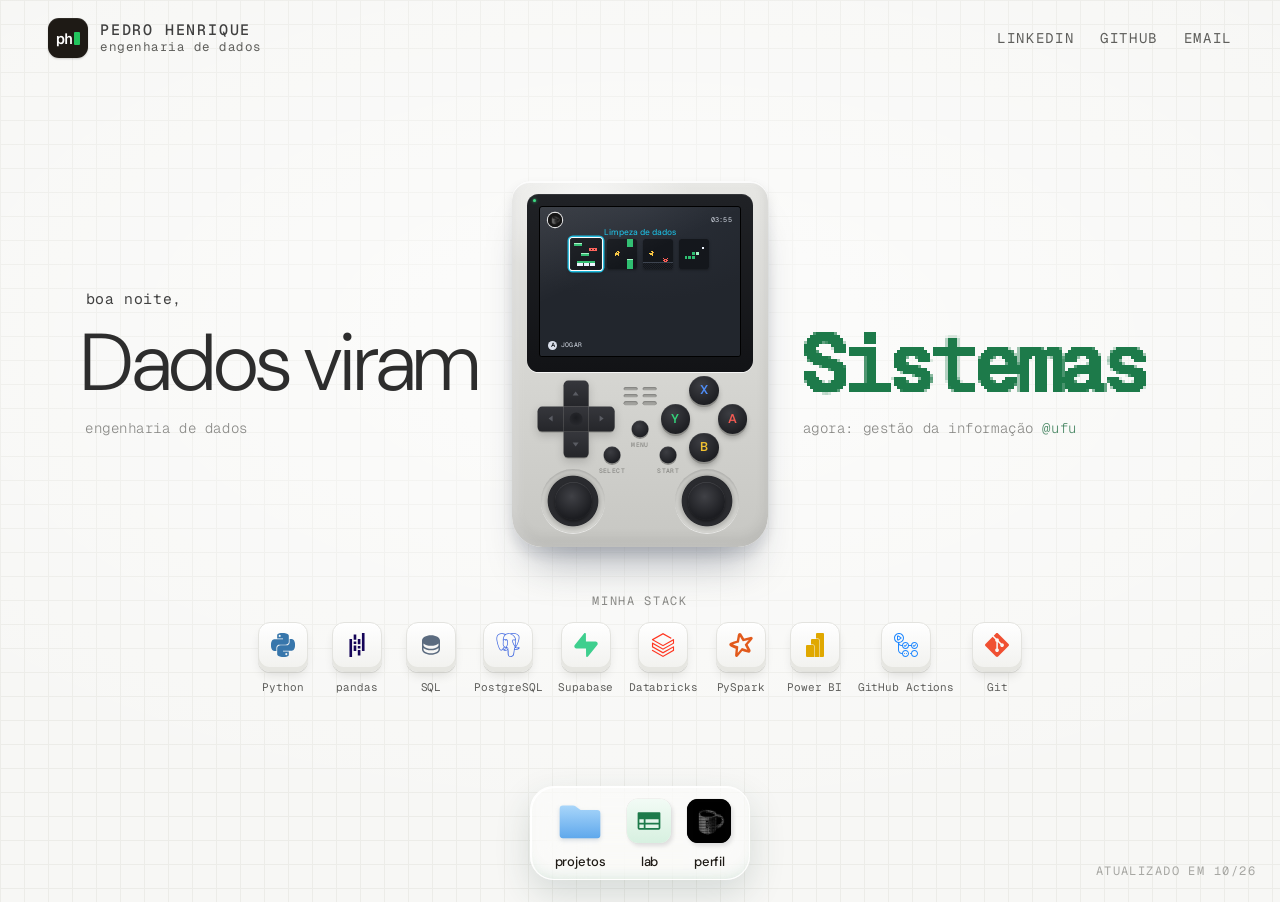
==== commit 6fde3c5e: "Versão 2: Dados viram Sistemas, artes pelo site, lab por projeto e adesivos que descolam - Início co" ====
--- a/portfolio-site-v2/index.html
+++ b/portfolio-site-v2/index.html
@@ -54,6 +54,12 @@
   <main class="main" id="painel">
     <!-- Início -->
     <section class="panel" id="panel-inicio" data-panel="inicio" aria-label="Início">
+      <div class="arts" data-arts aria-hidden="true">
+        <img class="art art--statue" src="assets/img/hero-art.webp" alt="" width="200" height="356" decoding="async">
+        <img class="art art--owl" src="assets/img/art-owl.webp" alt="" width="604" height="909" decoding="async">
+        <img class="art art--bird" src="assets/img/art-bird.webp" alt="" width="608" height="525" decoding="async">
+        <img class="art art--flower" src="assets/img/art-flower.webp" alt="" width="384" height="662" decoding="async">
+      </div>
       <div class="poster">
         <div class="poster-side poster-left">
           <p class="poster-hello" data-greeting>olá,</p>
@@ -124,11 +130,20 @@
           <p class="poster-sub" data-poster-sub-right></p>
         </div>
         <p class="poster-sub poster-sub--merged" data-poster-sub-merged></p>
+
+        <div class="stack">
+          <p class="stack-title" id="stack-title">minha stack</p>
+          <ul class="stack-keys" aria-labelledby="stack-title" data-stack></ul>
+        </div>
       </div>
     </section>
 
     <!-- Projetos -->
     <section class="panel" id="panel-projetos" data-panel="projetos" aria-labelledby="projetos-title" hidden>
+      <div class="arts" data-arts aria-hidden="true">
+        <img class="art art--hand" src="assets/img/art-hand.webp" alt="" width="820" height="918" decoding="async">
+        <img class="art art--bird" src="assets/img/art-bird.webp" alt="" width="608" height="525" decoding="async">
+      </div>
       <h1 class="sr-only" id="projetos-title">Projetos</h1>
       <div class="works-tabs" role="tablist" aria-label="Tipo de projeto" data-work-tabs></div>
       <div class="works-grid" role="tabpanel" data-works></div>
@@ -136,20 +151,25 @@
 
     <!-- Laboratório -->
     <section class="panel" id="panel-lab" data-panel="lab" aria-labelledby="lab-title" hidden>
-      <div class="lab">
+      <div class="arts" data-arts aria-hidden="true">
+        <img class="art art--owl" src="assets/img/art-owl.webp" alt="" width="604" height="909" decoding="async">
+        <img class="art art--flower" src="assets/img/art-flower.webp" alt="" width="384" height="662" decoding="async">
+        <img class="art art--hand" src="assets/img/art-hand.webp" alt="" width="820" height="918" decoding="async">
+      </div>
+      <div class="lab" data-lab data-anchor="lab">
         <h1 class="lab-title pixel-title" id="lab-title"><span data-lab-title></span><span class="lab-dots" aria-hidden="true"><i>.</i><i>.</i><i>.</i></span></h1>
         <p class="lab-sub" data-lab-sub></p>
-        <div class="lab-grid" data-lab-grid></div>
+        <div class="lab-projects" data-lab-projects></div>
 
         <section class="board" aria-labelledby="board-title">
           <h2 class="board-title" id="board-title" data-board-title></h2>
-          <div class="board-desk" data-board>
+          <div class="board-desk" data-board data-anchor="desk">
             <div class="board-sheet">
               <div class="board-sheet-head"><span>adesivos.png</span><button class="board-reset" type="button" data-board-reset>limpar</button></div>
               <div class="board-stickers" data-stickers></div>
-              <p class="board-hint">Arraste um adesivo para o papel, ou toque nele.</p>
+              <p class="board-hint">Puxe um adesivo para descolar e cole onde quiser nesta página. Ou só toque nele.</p>
             </div>
-            <div class="board-paper" data-paper>
+            <div class="board-paper" data-paper data-anchor="paper">
               <span class="tape" aria-hidden="true"></span>
               <p class="paper-head">para fazer:</p>
               <ul class="paper-todo" data-todo></ul>
@@ -161,6 +181,11 @@
 
     <!-- Perfil -->
     <section class="panel" id="panel-perfil" data-panel="perfil" aria-labelledby="perfil-title" hidden>
+      <div class="arts" data-arts aria-hidden="true">
+        <img class="art art--statue" src="assets/img/hero-art.webp" alt="" width="200" height="356" decoding="async">
+        <img class="art art--flower" src="assets/img/art-flower.webp" alt="" width="384" height="662" decoding="async">
+        <img class="art art--bird" src="assets/img/art-bird.webp" alt="" width="608" height="525" decoding="async">
+      </div>
       <div class="profile">
         <div class="prints" data-prints></div>
         <div class="profile-col">
@@ -193,7 +218,7 @@
     </div>
   </nav>
 
-  <p class="colophon" aria-hidden="true">feito com claude<br>atualizado em <span data-updated>10/26</span></p>
+  <p class="colophon" aria-hidden="true">atualizado em <span data-updated>10/26</span></p>
 
   <div class="case" data-case role="dialog" aria-modal="true" aria-labelledby="case-title" hidden>
     <div class="case-backdrop" data-close-case></div>
--- a/portfolio-site-v2/assets/css/style.css
+++ b/portfolio-site-v2/assets/css/style.css
@@ -45,7 +45,7 @@
   --display: "Geist Mono", ui-monospace, SFMono-Regular, Menlo, monospace;
 
   --ease: cubic-bezier(0.22, 1, 0.36, 1);
-  --pb: clamp(44px, 7vw, 108px);
+  --pb: clamp(40px, 6.3vw, 100px);
   --toy-w: clamp(230px, 20vw, 300px);
 
   /* Cantos: cartões 18px, janelas 12px, mídia 10px, controles em pílula. */
@@ -117,9 +117,53 @@
 
 /* ---------- Pôster (início) ---------- */
 #panel-inicio { padding-bottom: 0; }
+
+/* Artes do fundo: só aparecem num círculo em volta do mouse (ou do dedo). Posição de cada uma por painel. */
+.panel:has(.arts) { position: relative; overflow: hidden; }
+.arts {
+  position: absolute; inset: 0; z-index: 0; pointer-events: none;
+  -webkit-mask-image: radial-gradient(circle var(--r, 0px) at var(--x, 50%) var(--y, 50%), #000 0%, rgb(0 0 0 / 0.85) 45%, transparent 100%);
+  mask-image: radial-gradient(circle var(--r, 0px) at var(--x, 50%) var(--y, 50%), #000 0%, rgb(0 0 0 / 0.85) 45%, transparent 100%);
+}
+.art { position: absolute; max-width: none; height: auto; width: auto; user-select: none; -webkit-user-drag: none; --fx: 0.5; --fy: 0.4; }
+.art--statue { image-rendering: pixelated; opacity: 0.62; }
+.art--owl { opacity: 0.5; }
+.art--bird { opacity: 0.6; }
+.art--flower { opacity: 0.9; }
+.art--hand { opacity: 0.75; }
+.panel > :not(.arts, .sr-only) { position: relative; z-index: 1; }
+
+/* Início: estátua na direita, coruja na esquerda, pássaro no alto, flor embaixo. */
+#panel-inicio .art--statue { right: -1%; top: 2%; height: 96%; width: auto; --fx: 0.55; --fy: 0.3; }
+#panel-inicio .art--owl { left: -3%; bottom: -6%; height: 70%; width: auto; --fy: 0.3; }
+#panel-inicio .art--bird { left: 15%; top: 0; width: clamp(240px, 24vw, 400px); --fx: 0.55; --fy: 0.35; }
+#panel-inicio .art--flower { right: 30%; bottom: 0; height: 34%; width: auto; --fy: 0.45; }
+@media (max-width: 899px) {
+  #panel-inicio .art--statue { right: -60px; top: 0; height: 430px; --fy: 0.32; }
+  #panel-inicio .art--owl { left: -50px; top: auto; bottom: 140px; height: 420px; --fx: 0.4; --fy: 0.25; }
+  #panel-inicio .art--bird { left: -40px; top: 40px; width: 300px; --fx: 0.45; }
+  #panel-inicio .art--flower { right: -10px; bottom: 60px; height: 260px; }
+}
+
+/* Projetos: a mão à direita, o pássaro embaixo à esquerda. Os cartões são translúcidos, então a arte aparece por trás. */
+#panel-projetos .art--hand { right: -4%; top: 0; width: clamp(300px, 42vw, 640px); --fx: 0.6; --fy: 0.45; }
+#panel-projetos .art--bird { left: -3%; bottom: 40px; width: clamp(260px, 30vw, 460px); --fx: 0.5; --fy: 0.4; }
+
+/* Laboratório: coruja ao lado do título, flor no meio, mão perto dos adesivos. */
+#panel-lab .art--owl { right: 2%; top: -10px; height: clamp(360px, 40vw, 560px); width: auto; --fy: 0.3; }
+#panel-lab .art--flower { left: -2%; top: 46%; height: clamp(260px, 26vw, 420px); width: auto; }
+#panel-lab .art--hand { right: -6%; bottom: 60px; width: clamp(300px, 38vw, 560px); --fx: 0.65; }
+@media (max-width: 899px) { #panel-lab .art--owl { right: -60px; height: 340px; } }
+
+/* Perfil: estátua atrás das fotos, flor e pássaro do lado do texto. */
+#panel-perfil .art--statue { left: 4%; top: 0; height: clamp(420px, 52vw, 680px); width: auto; --fy: 0.3; }
+#panel-perfil .art--flower { right: 1%; top: 2%; height: clamp(240px, 24vw, 360px); width: auto; }
+#panel-perfil .art--bird { right: 6%; bottom: 40px; width: clamp(260px, 28vw, 420px); }
+@media (max-width: 860px) { #panel-perfil .art--statue { left: -40px; height: 440px; } #panel-perfil .art--flower { top: auto; bottom: 30%; } }
+
 .poster {
   min-height: calc(100svh - 92px); padding-bottom: 120px;
-  display: grid; grid-template-columns: 1fr auto 1fr; align-items: center; column-gap: clamp(20px, 2.6vw, 44px);
+  display: grid; grid-template-columns: 1fr auto 1fr; align-items: center; align-content: center; column-gap: clamp(20px, 2.6vw, 44px);
 }
 .poster-side { display: flex; flex-direction: column; width: max-content; }
 .poster-left { justify-self: end; }
@@ -150,6 +194,28 @@
   .poster-hello--spacer, .poster-left .poster-sub, .poster-right .poster-sub { display: none; }
   .poster-sub--merged { display: block; order: 5; text-align: center; align-self: center !important; white-space: normal !important; padding: 0 16px; }
   :root { --pb: clamp(44px, 14vw, 72px); --toy-w: min(calc(100vw - 72px), 320px); }
+}
+
+/* Stack: uma fileira de teclas com os logos. */
+.stack { grid-column: 1 / -1; justify-self: center; display: flex; flex-direction: column; align-items: center; gap: 12px; margin-top: clamp(28px, 5vh, 52px); }
+.stack-title { font-family: var(--mono); font-size: 12px; letter-spacing: 0.14em; text-transform: uppercase; color: var(--faint); }
+.stack-keys { display: flex; flex-wrap: wrap; justify-content: center; gap: 12px 12px; margin: 0; padding: 0; list-style: none; max-width: 940px; }
+.key { display: flex; flex-direction: column; align-items: center; gap: 7px; min-width: 62px; }
+.key-cap {
+  display: grid; place-items: center; width: 50px; height: 50px; border-radius: 12px;
+  background: linear-gradient(180deg, #ffffff, #f1f1ee); border: 1px solid #e3e3df;
+  box-shadow: inset 0 -4px 0 #e6e6e1, inset 0 1px 0 #fff, 0 1px 0 #d0d0cb, 0 6px 12px -4px rgb(30 26 21 / 0.14);
+  transition: transform 0.15s var(--ease), box-shadow 0.15s;
+}
+.key-cap svg { width: 24px; height: 24px; margin-top: -3px; fill: var(--c); }
+.key-label { font-family: var(--mono); font-size: 11px; letter-spacing: -0.01em; color: var(--muted); white-space: nowrap; }
+.key:hover .key-cap { transform: translateY(2px); box-shadow: inset 0 -2px 0 #e6e6e1, inset 0 1px 0 #fff, 0 1px 0 #d0d0cb, 0 3px 6px -3px rgb(30 26 21 / 0.14); }
+.js .key { animation: rise 0.5s var(--ease) both; animation-delay: calc(0.6s + var(--i) * 45ms); }
+@media (max-width: 899px) {
+  .stack { order: 6; margin-top: 30px; }
+  .stack-keys { max-width: 360px; gap: 12px 8px; }
+  .key { min-width: 0; width: 62px; }
+  .key-label { white-space: normal; text-align: center; line-height: 1.25; }
 }
 
 /* ---------- Console portátil retrô (sem marca) ---------- */
@@ -440,7 +506,12 @@
 .case-chips { margin-top: 22px; }
 .case-figure { margin: 40px 0 0; }
 .case-figure img { width: 100%; border-radius: var(--r-media); border: 1px solid var(--line); background: #f3f3f1; }
-.case-figure figcaption { margin-top: 10px; font-family: var(--mono); font-size: 12px; color: var(--faint); }
+.case-figure figcaption { display: flex; flex-wrap: wrap; align-items: center; gap: 6px 10px; margin-top: 10px; font-family: var(--mono); font-size: 12px; color: var(--faint); }
+.fake-tag {
+  display: inline-flex; align-items: center; gap: 5px; padding: 3px 9px 3px 7px; border-radius: 999px; white-space: nowrap;
+  background: #fff6db; border: 1px solid #f0dea0; color: #8a6a00; font-family: var(--mono); font-size: 11.5px; font-weight: 500; letter-spacing: 0.02em;
+}
+.fake-tag svg { width: 13px; height: 13px; fill: currentColor; }
 .case-phones { display: grid; grid-template-columns: repeat(3, minmax(0, 1fr)); gap: clamp(8px, 2vw, 20px); padding: clamp(14px, 4vw, 40px); border-radius: var(--r-media); background: #f3f6f4; }
 .case-phones img { border-radius: clamp(10px, 2vw, 22px); border: 1px solid var(--line); background: #fff; }
 .case-secs { margin-top: 48px; display: grid; gap: 32px; }
@@ -465,9 +536,33 @@
 @keyframes dot2 { 0%, 100% { opacity: 0; } 50%, 99% { opacity: 1; } }
 @keyframes dot3 { 0%, 100% { opacity: 0; } 75%, 99% { opacity: 1; } }
 .lab-sub { margin: 0 0 32px; max-width: 60ch; font-size: clamp(16px, 1.3vw, 19px); font-weight: 300; line-height: 1.6; color: var(--text); }
-.lab-grid { display: grid; grid-template-columns: repeat(3, minmax(0, 1fr)); gap: 16px; align-items: start; }
-@media (max-width: 1000px) { .lab-grid { grid-template-columns: repeat(2, minmax(0, 1fr)); } }
-@media (max-width: 640px) { .lab-grid { grid-template-columns: 1fr; } }
+.lab { position: relative; }
+.lab-projects { display: grid; gap: clamp(44px, 7vh, 72px); }
+.lab-project { position: relative; }
+.lp-head { display: flex; align-items: baseline; flex-wrap: wrap; gap: 4px 12px; margin-bottom: 14px; padding-bottom: 10px; border-bottom: 1px dashed #d9d9d4; }
+.lp-num { font-family: var(--mono); font-size: 13px; color: var(--accent); }
+.lp-name { margin: 0; font-family: var(--display); font-weight: 600; font-size: clamp(20px, 1.9vw, 26px); line-height: 1.2; letter-spacing: -0.05em; color: var(--ink); }
+.lp-origin { margin-left: auto; font-family: var(--mono); font-size: 12px; letter-spacing: 0.04em; color: var(--faint); }
+.lp-body { display: grid; grid-template-columns: minmax(0, 7fr) minmax(0, 4fr); gap: clamp(20px, 3vw, 44px); align-items: start; }
+.lp-files { display: grid; gap: 14px; }
+.lp-note {
+  position: relative; position: sticky; top: 24px; padding: 18px 20px 18px; border-radius: 4px; transform: rotate(0.6deg);
+  background: #fdfbef; border: 1px solid rgb(0 0 0 / 0.07); box-shadow: 0 1px 2px rgb(0 0 0 / 0.05), 0 10px 22px rgb(30 26 21 / 0.07);
+}
+.lab-project:nth-child(even) .lp-note { transform: rotate(-0.7deg); }
+.lp-arrow { position: absolute; left: -54px; top: 22px; width: 50px; color: #b9a64a; }
+.lp-text { margin: 0 0 12px; font-size: 16px; font-weight: 400; line-height: 1.5; color: var(--ink); }
+.lp-points { margin: 0; padding: 0; list-style: none; display: grid; gap: 9px; }
+.lp-points li { position: relative; padding-left: 20px; font-size: 14.5px; font-weight: 300; line-height: 1.5; color: var(--text); }
+.lp-points li::before { content: "↳"; position: absolute; left: 0; top: 0; font-family: var(--mono); color: var(--accent); }
+.lp-link { display: inline-flex; align-items: center; gap: 6px; margin-top: 14px; font-family: var(--mono); font-size: 12.5px; color: #4d8a68; }
+.lp-link svg { width: 13px; height: 13px; fill: currentColor; }
+.lp-link:hover { color: var(--accent); }
+@media (max-width: 860px) {
+  .lp-body { grid-template-columns: 1fr; }
+  .lp-note { position: relative; top: 0; margin: 0 6px; }
+  .lp-arrow { left: 18px; top: -30px; width: 40px; transform: rotate(70deg); }
+}
 .tile {
   display: block; border-radius: 10px; overflow: hidden; background: #fafafa; border: 1px solid rgb(0 0 0 / 0.08);
   box-shadow: inset 0 1px 0 #fffc, 0 6px 18px rgb(30 26 21 / 0.08), 0 1px 3px rgb(0 0 0 / 0.06);
@@ -489,24 +584,17 @@
 .tile-open { position: absolute; right: 9px; width: 13px; height: 13px; color: var(--muted); opacity: 0; transition: opacity 0.2s; }
 .tile:hover .tile-open, .tile:focus-visible .tile-open { opacity: 1; }
 .tile-code {
-  position: relative; height: 236px; margin: 0; padding: 16px 18px; overflow: hidden; background: #fcfcfb;
+  position: relative; margin: 0; padding: 16px 18px 18px; overflow-x: auto; background: #fcfcfb;
   font-family: var(--mono); font-size: 12.5px; line-height: 1.65; color: #3a3a38; white-space: pre; tab-size: 4;
 }
-.tile-code::after { content: ""; position: absolute; left: 0; right: 0; bottom: 0; height: 56px; background: linear-gradient(rgb(252 252 251 / 0), #fcfcfb); }
 .tok-k { color: #1d7a4a; font-weight: 500; }
 .tok-s { color: #a0522d; }
 .tok-c { color: #9a9a95; }
 .tok-n { color: #2f5e9e; }
 .tok-f { color: #6b3fa0; }
-.tile-img { background: #fff; padding: 10px; }
-.tile-img img { width: 100%; height: 216px; object-fit: contain; }
-.note { background: #fdfbef; border: 1px solid rgb(0 0 0 / 0.08); border-radius: 10px; overflow: hidden; box-shadow: 0 6px 18px rgb(30 26 21 / 0.07); }
-.note-bar { height: 26px; background: rgb(200 180 50 / 0.1); border-bottom: 1px solid rgb(200 180 50 / 0.18); }
-.note-body { padding: 18px 20px 22px; }
-.note-title { margin: 0 0 10px; font-family: var(--display); font-weight: 600; font-size: clamp(22px, 1.9vw, 28px); line-height: 1.15; letter-spacing: -0.05em; color: var(--ink); }
-.note-body p { margin: 0 0 10px; font-size: 16px; font-weight: 300; line-height: 1.55; color: var(--text); }
-.note-body p:last-child { margin-bottom: 0; }
-
+.tile-img { position: relative; display: block; background: #fff; padding: 10px; }
+.tile-img img { width: 100%; height: auto; max-height: 300px; object-fit: contain; }
+.tile-img .fake-tag { position: absolute; right: 12px; bottom: 12px; }
 /* ---------- Adesivos ---------- */
 .board { margin-top: clamp(56px, 8vh, 96px); }
 .board-title { margin: 0 0 20px; font-family: var(--display); font-weight: 600; font-size: clamp(22px, 2.1vw, 32px); letter-spacing: -0.05em; color: var(--label); }
@@ -516,26 +604,48 @@
 .board-sheet-head { display: flex; align-items: center; justify-content: space-between; font-family: var(--mono); font-size: 12px; color: var(--faint); }
 .board-reset { padding: 3px 10px; border-radius: 999px; border: 1px solid #e2e2df; font-family: var(--mono); font-size: 12px; color: var(--muted); transition: border-color 0.15s, color 0.15s; }
 .board-reset:hover { border-color: #bdbdb8; color: var(--ink); }
-.board-stickers { display: grid; grid-template-columns: repeat(4, minmax(0, 1fr)); gap: 14px; margin-top: 14px; padding: 16px; border-radius: 12px; background-color: #f6f6f3; background-image: radial-gradient(#e3e3de 1px, transparent 1px); background-size: 12px 12px; }
+.board-stickers { display: grid; grid-template-columns: repeat(4, minmax(0, 1fr)); gap: 16px; margin-top: 14px; padding: 16px; border-radius: 12px; background-color: #f6f6f3; background-image: radial-gradient(#e3e3de 1px, transparent 1px); background-size: 12px 12px; }
 .board-hint { margin: 12px 0 0; font-size: 13px; color: var(--muted); }
-.sticker-slot { position: relative; aspect-ratio: 1; border-radius: 50%; }
-.sticker-slot::before { content: ""; position: absolute; inset: 0; border-radius: 50%; border: 1.5px dashed #d6d6d1; opacity: 0; transition: opacity 0.2s; }
-.sticker-slot.used::before { opacity: 1; }
 .sticker {
-  position: absolute; inset: 0; display: grid; place-items: center; border-radius: 50%;
-  background: #fff; box-shadow: 0 0 0 3px #fff, 0 2px 6px rgb(0 0 0 / 0.18), 0 0 0 4px rgb(0 0 0 / 0.04);
-  cursor: grab; touch-action: none; transition: transform 0.2s var(--ease), box-shadow 0.2s, opacity 0.2s;
-}
-.sticker svg { width: 56%; height: 56%; fill: var(--c); }
-.sticker:hover { transform: rotate(-6deg) scale(1.06); }
-.sticker-slot.used .sticker { opacity: 0; pointer-events: none; transform: scale(0.6); }
-.sticker.dragging { position: fixed; z-index: var(--z-drag); inset: auto; cursor: grabbing; box-shadow: 0 0 0 3px #fff, 0 16px 28px rgb(0 0 0 / 0.25); transition: none; }
+  position: relative; display: grid; place-items: center; aspect-ratio: 1; width: 100%; padding: 0;
+  cursor: grab; touch-action: none; -webkit-tap-highlight-color: transparent; user-select: none;
+}
+.sticker:active { cursor: grabbing; }
+.sticker:focus-visible { outline: 2px solid var(--accent); outline-offset: 4px; border-radius: 50%; }
+.sticker.is-peeling { z-index: 3; }
+.peel { position: relative; width: 100%; height: 100%; }
+.peel-hole, .peel-front, .peel-shade, .peel-flap, .peel-back { position: absolute; display: block; }
+/* O que fica na cartela quando ele sai: a marca do adesivo. */
+.peel-hole { inset: 3%; border-radius: 50%; background: #ebebe6; box-shadow: inset 0 1px 2px rgb(0 0 0 / 0.1); }
+.peel-front { inset: 0; transition: opacity 0.35s ease; }
+.peel-shade { inset: -100%; visibility: hidden; pointer-events: none; transition: opacity 0.35s ease; }
+.peel-flap { inset: 0; }
+.peel-back {
+  left: calc(100% / 3); top: calc(100% / 3); width: calc(100% / 3); height: calc(100% / 3); border-radius: 50%;
+  transform-origin: 0 0; background-color: #f3f3f0; box-shadow: inset 0 0 0 1px rgb(0 0 0 / 0.06);
+}
+.sticker.is-peeled .peel-front, .sticker.is-peeled .peel-shade { opacity: 0; transition: none; }
+/* A face do adesivo: disco branco com o logo. */
+.st-face {
+  position: absolute; inset: 0; display: grid; place-items: center; border-radius: 50%; background: #fff;
+  box-shadow: inset 0 0 0 1px rgb(0 0 0 / 0.05); filter: drop-shadow(0 1px 1.5px rgb(0 0 0 / 0.2)) drop-shadow(0 3px 6px rgb(0 0 0 / 0.08));
+}
+.st-face svg { width: 56%; height: 56%; fill: var(--c); }
+
+.sticker-ghost { position: fixed; left: 0; top: 0; z-index: var(--z-drag); pointer-events: none; perspective: 600px; filter: drop-shadow(0 10px 14px rgb(0 0 0 / 0.18)); }
+.ghost-flip { position: relative; display: block; width: 100%; height: 100%; transform-style: preserve-3d; }
+.ghost-flip .st-face { backface-visibility: hidden; -webkit-backface-visibility: hidden; }
+.ghost-back { position: absolute; inset: 0; border-radius: 50%; background: #f3f3f0; box-shadow: inset 0 0 0 1px rgb(0 0 0 / 0.07); transform: translateZ(-1px); }
+
 .placed {
-  position: absolute; z-index: 2; display: grid; place-items: center; border-radius: 50%; background: #fff;
-  box-shadow: 0 0 0 3px #fff, 0 2px 5px rgb(0 0 0 / 0.16); transform: rotate(var(--rot)); animation: slap 0.35s var(--ease) both;
-}
-.placed svg { width: 56%; height: 56%; fill: var(--c); }
-@keyframes slap { from { transform: rotate(var(--rot)) scale(1.25); opacity: 0.6; } }
+  position: absolute; z-index: 4; width: var(--s, 64px); height: var(--s, 64px); transform: translate(-50%, -50%) rotate(var(--rot));
+  cursor: grab; touch-action: none; user-select: none;
+}
+.placed .st-face { filter: drop-shadow(0 1px 1px rgb(0 0 0 / 0.22)); }
+.placed.slap { animation: slap 0.42s cubic-bezier(0.3, 1.5, 0.5, 1) both; }
+.placed.lifted { transform: translate(-50%, -50%) rotate(var(--rot)) scale(1.06); }
+.placed.lifted .st-face { filter: drop-shadow(0 8px 10px rgb(0 0 0 / 0.2)); }
+@keyframes slap { from { transform: translate(-50%, -50%) rotate(var(--rot)) scale(1.18); } }
 
 .board-paper {
   position: relative; min-height: 300px; padding: 40px 28px 28px 56px; border-radius: 4px; transform: rotate(0.8deg);
@@ -581,7 +691,7 @@
 .profile-col { padding-top: clamp(0px, 3vh, 24px); }
 .profile-heading { margin: 0 0 24px; font-family: var(--display); font-weight: 600; font-size: clamp(32px, 3.6vw, 52px); line-height: 1.05; letter-spacing: -0.055em; color: var(--label); }
 .profile-body { margin: 0 0 14px; font-size: clamp(16px, 1.35vw, 19px); font-weight: 300; line-height: 1.65; color: var(--text); }
-.profile-body em, .note-body em { font-style: normal; font-weight: 500; color: var(--accent); }
+.profile-body em { font-style: normal; font-weight: 500; color: var(--accent); }
 .facts { display: grid; gap: 12px; margin-top: 28px; }
 .txt-card { padding: 12px 16px 14px; border-radius: 12px; background: #fff; border: 1px solid rgb(0 0 0 / 0.07); transition: border-color 0.2s; }
 .txt-card:hover { border-color: #a9c9b6; }
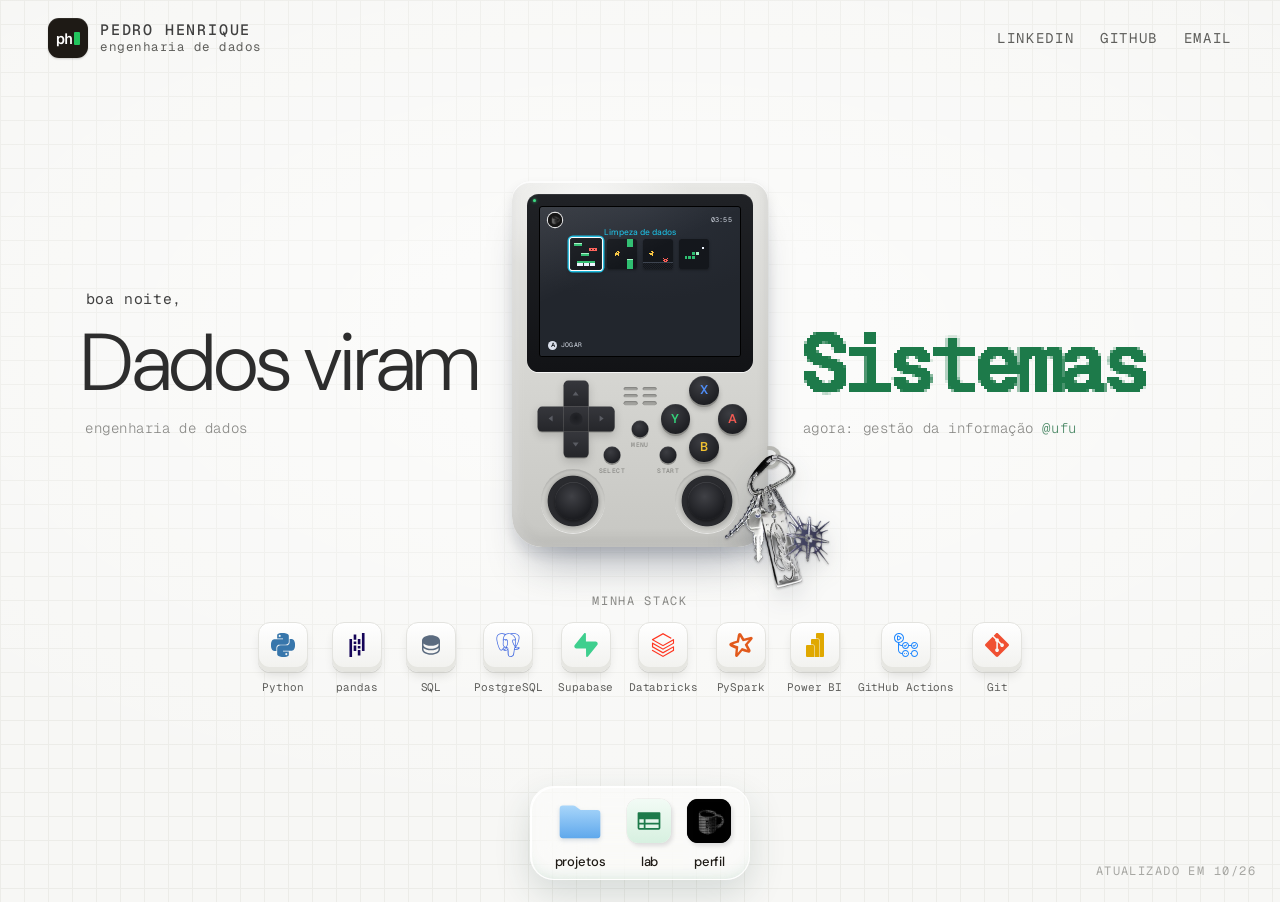
==== commit b4e93b29: "Versão 2: chaveiro pendurado no console Recorte da foto do chaveiro preso numa alça na lateral do co" ====
--- a/portfolio-site-v2/index.html
+++ b/portfolio-site-v2/index.html
@@ -9,6 +9,15 @@
   <meta property="og:type" content="website">
   <meta property="og:title" content="Pedro Henrique | Engenharia de Dados">
   <meta property="og:description" content="Pipelines ETL, bancos de dados e dashboards. Estudante de Gestão da Informação na UFU.">
+  <meta property="og:url" content="https://phbg.com.br/">
+  <meta property="og:locale" content="pt_BR">
+  <!-- Prévia do link (LinkedIn, WhatsApp...). O endereço precisa ser completo. -->
+  <meta property="og:image" content="https://phbg.com.br/og.png">
+  <meta property="og:image:width" content="1200">
+  <meta property="og:image:height" content="630">
+  <meta property="og:image:alt" content="Pedro Henrique, engenharia de dados: Dados viram Sistemas. Ao lado, uma coruja em meio-tom.">
+  <meta name="twitter:card" content="summary_large_image">
+  <link rel="canonical" href="https://phbg.com.br/">
   <link rel="icon" href="favicon.svg" type="image/svg+xml">
   <link rel="preload" href="assets/fonts/dm-sans-300-600.woff2" as="font" type="font/woff2" crossorigin>
   <link rel="stylesheet" href="assets/css/style.css">
@@ -119,6 +128,12 @@
 
               <span class="hh-stick hh-stick--l" aria-hidden="true"></span>
               <span class="hh-stick hh-stick--r" aria-hidden="true"></span>
+              <span class="hh-lug" aria-hidden="true"></span>
+            </div>
+            <!-- Chaveiro preso na alça do console: balança com o mouse, dá para puxar e chacoalha com os botões. -->
+            <div class="keychain" aria-hidden="true">
+              <span class="kc-anchor" data-kc-anchor></span>
+              <span class="kc-swing" data-keychain><img src="assets/img/keychain.webp" alt="" width="423" height="527" draggable="false" decoding="async"></span>
             </div>
           </div>
         </div>
--- a/portfolio-site-v2/assets/css/style.css
+++ b/portfolio-site-v2/assets/css/style.css
@@ -303,6 +303,31 @@
 .hh-label { position: absolute; left: 50%; top: 100%; transform: translate(-50%, 1.6cqw); font-family: var(--mono); font-weight: 500; font-size: 2.5cqw; line-height: 1; letter-spacing: 0.06em; text-transform: uppercase; color: #8a8a86; white-space: nowrap; pointer-events: none; }
 .hh-pill::after { content: ""; position: absolute; inset: -3.5cqw; border-radius: 50%; }
 .hh-pill:active, .hh-pill.held { transform: translate(-50%, calc(-50% + 0.4cqw)); box-shadow: 0 0.15cqw 0 #8e8e8a, inset 0 0.3cqw 0 rgb(255 255 255 / 0.1); }
+
+/* Chaveiro: alça na lateral do console (no celular, um ilhós no canto) e o chaveiro pendurado nela.
+   O ponto de giro é o topo do mosquetão: 58% da largura e 3% da altura da imagem. */
+.toy { --kc-w: 42cqw; --lug-x: 102cqw; --lug-y: 108cqw; --kc-rest: -10deg; }
+.hh-lug {
+  position: absolute; left: calc(100% - 0.5cqw); top: calc(var(--lug-y) - 4.5cqw); width: 5.6cqw; height: 9cqw;
+  border: 1.9cqw solid #b9b9b4; border-left: 0; border-radius: 0 4.5cqw 4.5cqw 0;
+  box-shadow: 0.3cqw 0.4cqw 0.6cqw rgb(0 0 0 / 0.12), inset -0.3cqw 0 0 rgb(255 255 255 / 0.6);
+}
+.keychain { position: absolute; inset: 0; z-index: 3; pointer-events: none; filter: drop-shadow(0 1px 1px rgb(0 0 0 / 0.28)) drop-shadow(0 10px 12px rgb(30 40 60 / 0.22)); }
+.kc-anchor { position: absolute; left: var(--lug-x); top: var(--lug-y); width: 0; height: 0; }
+.kc-swing {
+  position: absolute; left: calc(var(--lug-x) - var(--kc-w) * 0.58); top: calc(var(--lug-y) - var(--kc-w) * 0.037); width: var(--kc-w);
+  transform-origin: 58% 3%; transform: rotate(var(--kc-rest)); pointer-events: auto; cursor: grab; touch-action: none; will-change: transform;
+}
+.kc-swing:active { cursor: grabbing; }
+.kc-swing img { width: 100%; height: auto; user-select: none; -webkit-user-drag: none; }
+@media (max-width: 899px) {
+  .toy { --kc-w: 28cqw; --lug-x: 94cqw; --lug-y: 133cqw; --kc-rest: -6deg; }
+  .hh-lug {
+    left: calc(var(--lug-x) - 2.6cqw); top: calc(var(--lug-y) - 2.6cqw); width: 5.2cqw; height: 5.2cqw; border: 0; border-radius: 50%;
+    background: radial-gradient(circle, #5a5a57 0 45%, #b9b9b5 52%, #e4e4e0 70%); box-shadow: inset 0 0.4cqw 0.6cqw rgb(0 0 0 / 0.3);
+  }
+  .toy-col { margin-bottom: 84px !important; }
+}
 
 /* Analógicos */
 .hh-stick {
@@ -512,6 +537,7 @@
   background: #fff6db; border: 1px solid #f0dea0; color: #8a6a00; font-family: var(--mono); font-size: 11.5px; font-weight: 500; letter-spacing: 0.02em;
 }
 .fake-tag svg { width: 13px; height: 13px; fill: currentColor; }
+.fake-tag--real { background: #eaf6ef; border-color: #bfe3cd; color: #1d6b42; }
 .case-phones { display: grid; grid-template-columns: repeat(3, minmax(0, 1fr)); gap: clamp(8px, 2vw, 20px); padding: clamp(14px, 4vw, 40px); border-radius: var(--r-media); background: #f3f6f4; }
 .case-phones img { border-radius: clamp(10px, 2vw, 22px); border: 1px solid var(--line); background: #fff; }
 .case-secs { margin-top: 48px; display: grid; gap: 32px; }
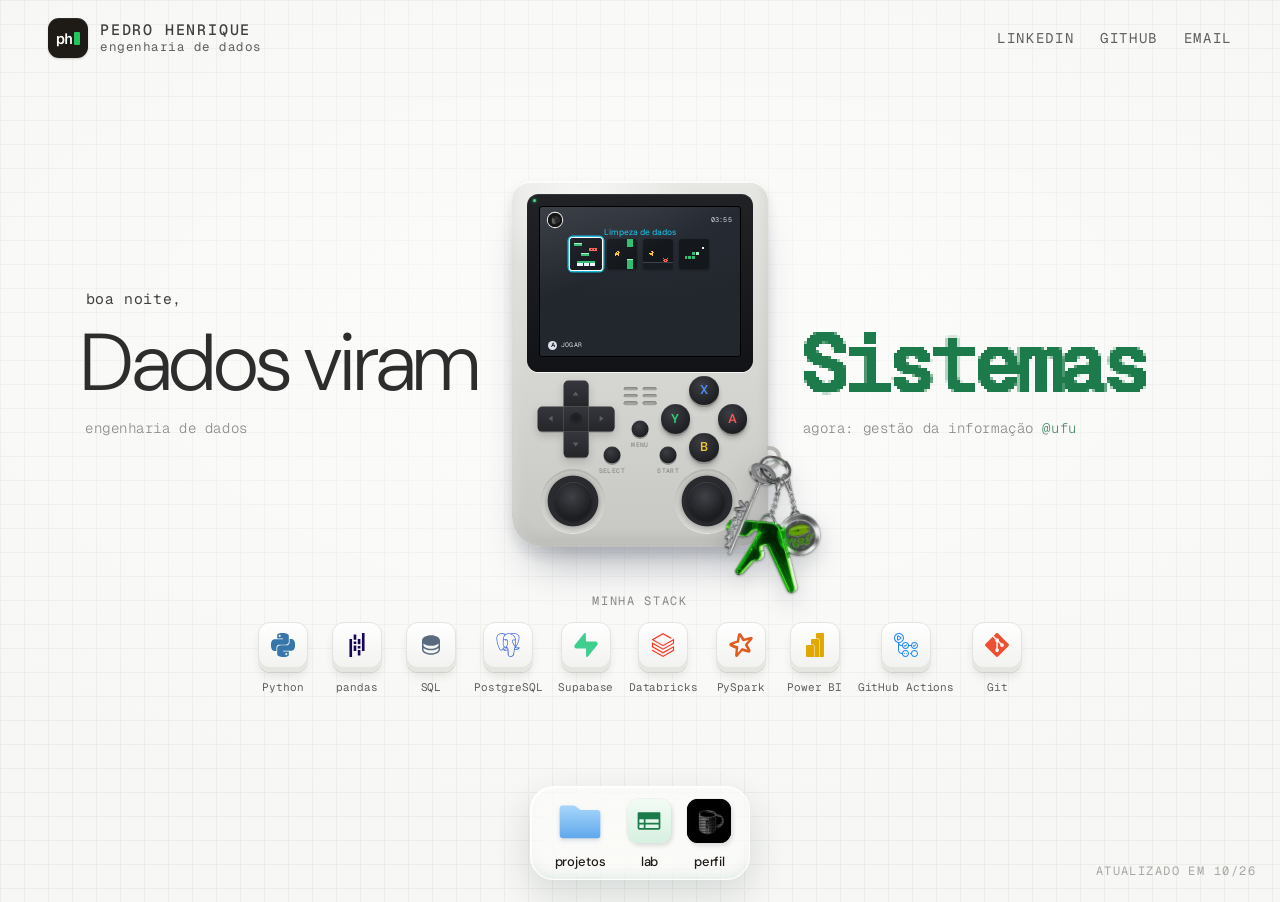
==== commit 0f944f34: "Versão 2: troca pelo chaveiro verde Novo recorte (argola, chave, peça de acrílico verde e medalha), " ====
--- a/portfolio-site-v2/index.html
+++ b/portfolio-site-v2/index.html
@@ -133,7 +133,7 @@
             <!-- Chaveiro preso na alça do console: balança com o mouse, dá para puxar e chacoalha com os botões. -->
             <div class="keychain" aria-hidden="true">
               <span class="kc-anchor" data-kc-anchor></span>
-              <span class="kc-swing" data-keychain><img src="assets/img/keychain.webp" alt="" width="423" height="527" draggable="false" decoding="async"></span>
+              <span class="kc-swing" data-keychain><img src="assets/img/keychain.webp" alt="" width="430" height="604" draggable="false" decoding="async"></span>
             </div>
           </div>
         </div>
--- a/portfolio-site-v2/assets/css/style.css
+++ b/portfolio-site-v2/assets/css/style.css
@@ -305,8 +305,9 @@
 .hh-pill:active, .hh-pill.held { transform: translate(-50%, calc(-50% + 0.4cqw)); box-shadow: 0 0.15cqw 0 #8e8e8a, inset 0 0.3cqw 0 rgb(255 255 255 / 0.1); }
 
 /* Chaveiro: alça na lateral do console (no celular, um ilhós no canto) e o chaveiro pendurado nela.
-   O ponto de giro é o topo do mosquetão: 58% da largura e 3% da altura da imagem. */
-.toy { --kc-w: 42cqw; --lug-x: 102cqw; --lug-y: 108cqw; --kc-rest: -10deg; }
+   O ponto de giro é o topo da argola: --kc-px e --kc-py, em fração da imagem (430x604, proporção --kc-ar).
+   --kc-rest é o ângulo em que o peso fica embaixo do ponto de giro. */
+.toy { --kc-w: 38cqw; --lug-x: 102cqw; --lug-y: 108cqw; --kc-rest: 5deg; --kc-px: 0.434; --kc-py: 0.015; --kc-ar: 1.405; }
 .hh-lug {
   position: absolute; left: calc(100% - 0.5cqw); top: calc(var(--lug-y) - 4.5cqw); width: 5.6cqw; height: 9cqw;
   border: 1.9cqw solid #b9b9b4; border-left: 0; border-radius: 0 4.5cqw 4.5cqw 0;
@@ -315,18 +316,18 @@
 .keychain { position: absolute; inset: 0; z-index: 3; pointer-events: none; filter: drop-shadow(0 1px 1px rgb(0 0 0 / 0.28)) drop-shadow(0 10px 12px rgb(30 40 60 / 0.22)); }
 .kc-anchor { position: absolute; left: var(--lug-x); top: var(--lug-y); width: 0; height: 0; }
 .kc-swing {
-  position: absolute; left: calc(var(--lug-x) - var(--kc-w) * 0.58); top: calc(var(--lug-y) - var(--kc-w) * 0.037); width: var(--kc-w);
-  transform-origin: 58% 3%; transform: rotate(var(--kc-rest)); pointer-events: auto; cursor: grab; touch-action: none; will-change: transform;
+  position: absolute; left: calc(var(--lug-x) - var(--kc-w) * var(--kc-px)); top: calc(var(--lug-y) - var(--kc-w) * var(--kc-ar) * var(--kc-py)); width: var(--kc-w);
+  transform-origin: calc(var(--kc-px) * 100%) calc(var(--kc-py) * 100%); transform: rotate(var(--kc-rest)); pointer-events: auto; cursor: grab; touch-action: none; will-change: transform;
 }
 .kc-swing:active { cursor: grabbing; }
 .kc-swing img { width: 100%; height: auto; user-select: none; -webkit-user-drag: none; }
 @media (max-width: 899px) {
-  .toy { --kc-w: 28cqw; --lug-x: 94cqw; --lug-y: 133cqw; --kc-rest: -6deg; }
+  .toy { --kc-w: 26cqw; --lug-x: 94cqw; --lug-y: 133cqw; }
   .hh-lug {
     left: calc(var(--lug-x) - 2.6cqw); top: calc(var(--lug-y) - 2.6cqw); width: 5.2cqw; height: 5.2cqw; border: 0; border-radius: 50%;
     background: radial-gradient(circle, #5a5a57 0 45%, #b9b9b5 52%, #e4e4e0 70%); box-shadow: inset 0 0.4cqw 0.6cqw rgb(0 0 0 / 0.3);
   }
-  .toy-col { margin-bottom: 84px !important; }
+  .toy-col { margin-bottom: 100px !important; }
 }
 
 /* Analógicos */
